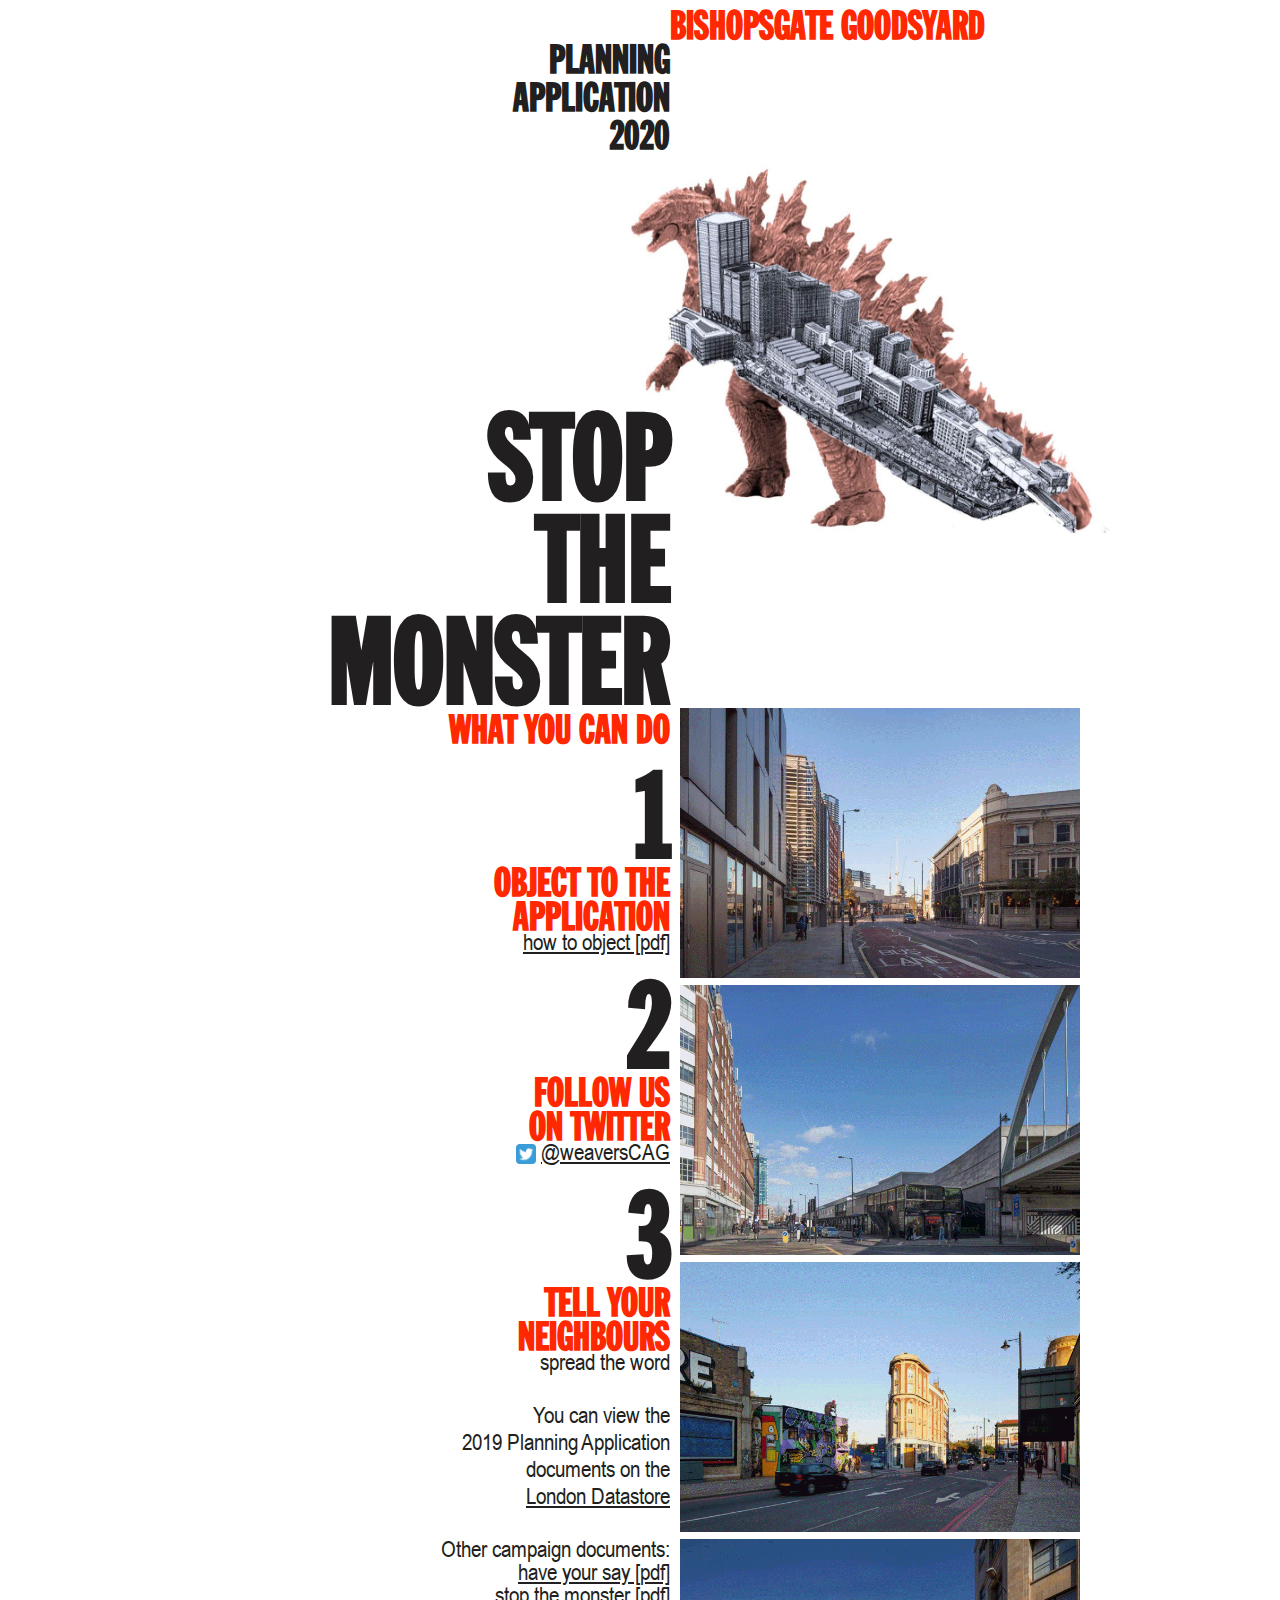
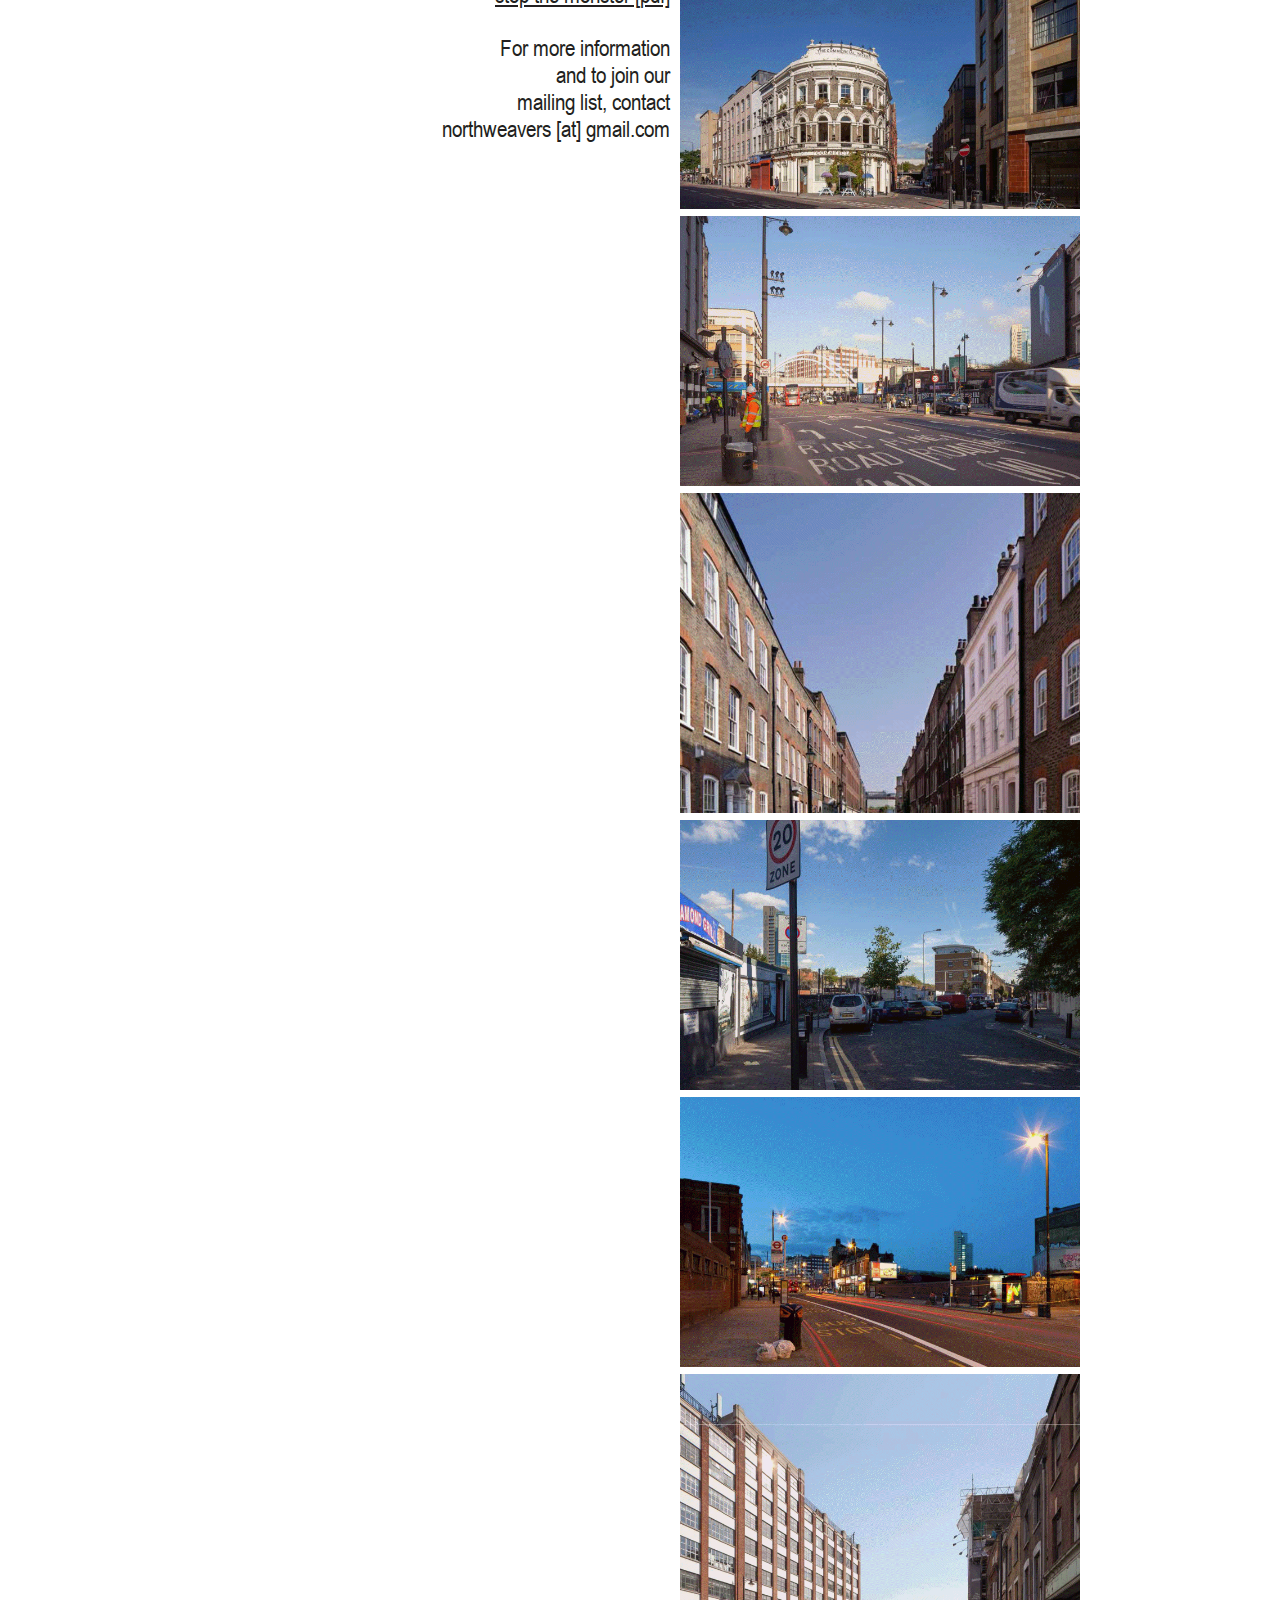
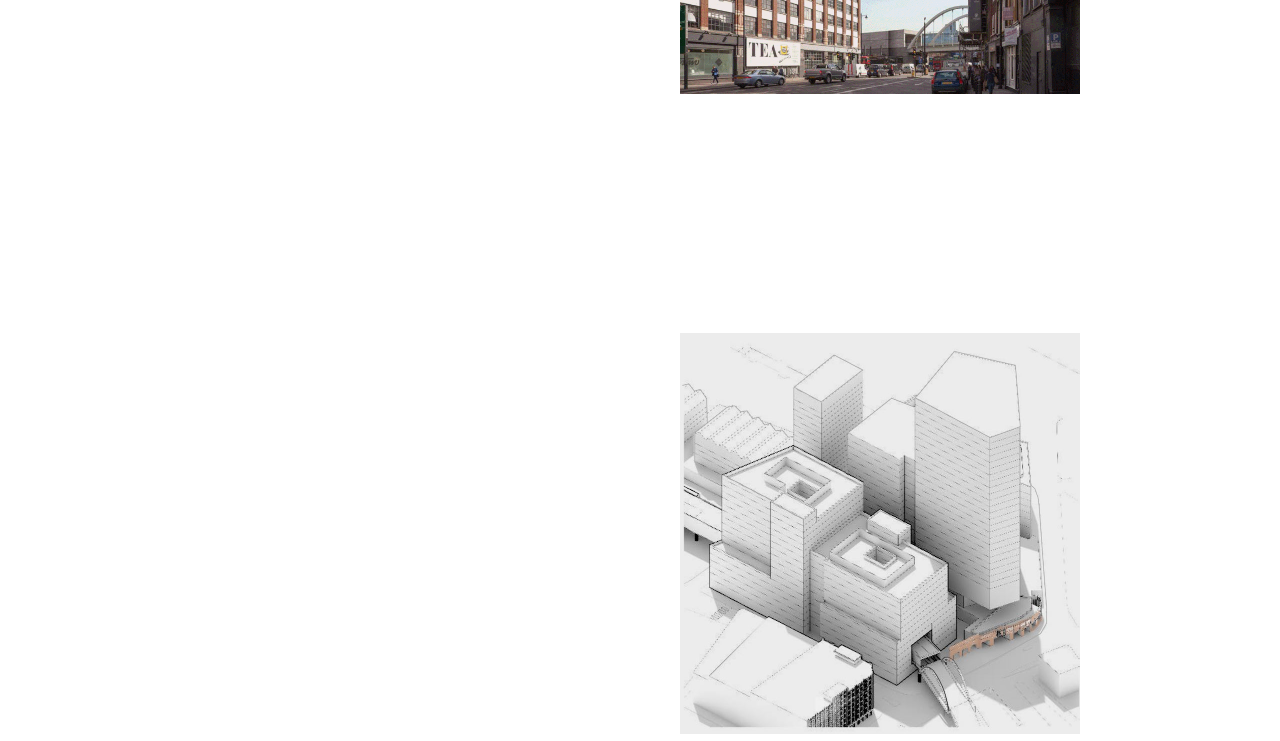
==== index.html @ cea787f0 "current" ====
<!DOCTYPE html>
<html>
<head>


  <meta charset="utf-8">
  <meta http-equiv="x-ua-compatible" content="ie=edge">
  <meta name="viewport" content="width=device-width, initial-scale=1">
  <title>Stop the Monster</title>
  <meta name="description" content="" />
  <meta name="keywords" content="" />
  

  <meta property="og:url" content="https://www.goodsyard.org" />
  <meta property="og:type" content="website" />
  <meta property="og:title" content="Stop the Monster" />
<!-- 
  <meta property="fb:app_id" content="" /> 
 -->
  <meta property="og:description" content="" />
  <meta property="og:image" 
  content="http://www.goodsyard.org/godzilla.jpg" />
  <meta property="og:image:width" content="500" />
  <meta property="og:image:height" content="430" />
  <style>
    /* #### Generated By: http://www.cufonfonts.com #### */


    @font-face {
    font-family: 'Arial Narrow';
    font-style: normal;
    font-weight: normal;
    src: local('Arial Narrow'), url('font/arialn.woff') format('woff');
    }

    @font-face {
    font-family: 'Franklin Gothic Extra-Condensed';
    font-style: normal;
    font-weight: normal;
    src: local('Franklin Gothic Extra-Condensed'), url('font/fgec.woff') format('woff');
    }

    body{
      font-family: Franklin Gothic Extra-Condensed,  Arial Narrow;
      font-size: 35px;
    }
    
    

    h1{
      font-size: 120px;
      line-height: 85%;
      color: rgb(255,40,0);
      margin: 0;
      padding: 0;
    }



     h2{
      font-size: 120px;
      color: rgb(34,31,32);
      margin: 0;
      padding: 0;
      margin-bottom:-20px;
    }

    h3{
      font-size: 40px;
      line-height: 85%;

      color: rgb(255,40,0);
      margin: 0;
      padding: 0;
    }

   
    #main_wrapper{
      position: relative;
      display: block;
      clear: both;
      width: 100%;
      min-height: 100vh;
      font-size: 30px;
    }

    #left_overlap{
      position: absolute;
      left: 0;
      top: 0;
      margin: 0;
      padding: 0;
      text-align: right;
      opacity: 1;
      background: none;
      width: calc(50% + 30px);
      height: 100vh;
    }
     #right_overlap_noinset{
      position: absolute;
      right: 0;
      top: 0;
      margin: 0;
      padding: 0;
      text-align: left;
      opacity: 1;
      background: none;
      width: calc(50% - 30px);
      height: 100vh;
    }

    #right_overlap{
      position: absolute;
      right: 0;
      top: 0;
      margin: 0;
      padding: 0;
      text-align: left;
      opacity: 1;
      background: none;
      width: calc(50% + 30px);
      height: 100vh;
    }

    #monster_spacer{
      display: block;
      clear: both;
      height: 250px;
    }
    #monster_spacer2{
      display: block;
      clear: both;
      height: 200px;
    }

    #content_wrapper{
      width: 100%;
      position: relative;
      display: block;
      clear: both;
    }

    .item{
      position: relative;
      display: block;
      clear: both;

    }

    .left_number{
      position: relative;
      float: left;
      width: 65px;
       text-align: right;


    }

    .right_content{
      position: relative;
      float: left;
      text-align: left;
      padding-left: 5px;
      padding-top:25px;
    }

    .smaller{
      font-family: Arial Narrow;
      font-size: 23px;
      color: rgb(34,31,32);
      margin-top: -4px;
      margin-left: 2px;
      display: block;
    }

    a{
      color: rgb(34,31,32);
    }
    
    .underlay {
     position: relative;
      z-index:-1;
    }
    
     .planning{
       font-size: 40px;
       line-height: 85%;
      font-weight: bold;
      color: rgb(34,31,32);
    }
    
    .gif {
		      width:400px;
		      object-fit:cover;
		}
    
    @media screen and (max-width: 719px) {
		 .stop_small{
			font-size: 40px;
			line-height: 85%;
			font-weight: bold;
			color: rgb(34,31,32);
		}
   
		.stop_big {
			display:none !important;
		}
	
		 .what_big{
			font-size: 120px;
			line-height: 85%;

			font-weight: bold;
			color: rgb(255,40,0);
		   }
	
		.what_small {
		   display:none
		}
    
    }
    @media screen and (min-width: 720px) {
		.stop_small {
			display:none !important;
		}
		.stop_big{
			font-size: 120px;
			line-height: 85%;
			font-weight: bold;
			color: rgb(34,31,32);

		}
		.what_big {
			display:none;
		}

		.what_small{
			font-size: 40px;
			line-height: 85%;

			font-weight: bold;
			color: rgb(255,40,0);
		}
		
		

    }
	_::-webkit-full-page-media, _:future, :root .stop_big, .what_big {
			letter-spacing: -4px;
	}
	
	_::-webkit-full-page-media, _:future, :root .stop_small, .what_small, .planning, h3 {
			letter-spacing: -1px;
	}
	
	@supports (-webkit-overflow-scrolling: touch) {
	  .what_big, .stop_big {
			letter-spacing: -8px !important;
	   }
	
	
      .stop_small, .what_small, .planning, h3 {
   			letter-spacing: -2px  !important;

      }
}
   
  </style>

</head>

<body>


  <div id="main_wrapper">

    <div id="left_overlap">
     <h3>&nbsp;</h3>
      <span class="planning">PLANNING<br /> APPLICATION<br />2020<br /></span>
      <div id="monster_spacer">&nbsp;</div>
      <h1 class="stop_small">STOP THE MONSTER</h1>
     <h1 class="stop_big">STOP<br />THE<br />MONSTER</h1>

     <h1 class="what_big">WHAT<br />YOU<br />CAN DO</h1>
     <h1 class="what_small">WHAT YOU CAN DO</h1>

     <h2>1</h2> <h3>OBJECT TO THE <br /> APPLICATION</h3>
      <span class="smaller"> <a href="http://www.goodsyard.org/pdf/howtoobject.pdf">how to object [pdf]</a></span>


     <h2>2</h2> <h3>FOLLOW US <br /> ON TWITTER</h3> <span class="smaller"><img style="vertical-align:middle" src="twitter-icon.png" width="20" height="20" alt="twitter-icon"> <a href="https://twitter.com/weaversCAG">@weaversCAG</a></span>
     <h2>3</h2>  <h3>TELL YOUR <br /> NEIGHBOURS</h3> <span class="smaller">spread the word</span>
     
    <p><span class="smaller">You can view the <br /> 2019 Planning Application <br /> documents on the <br /><a href="https://data.london.gov.uk/dataset/bishopsgate-goodsyard-october-2019-amended-submission">London Datastore</a> </span>
    <p><span class="smaller">Other campaign documents:</span>
    <span class="smaller"> <a href="http://www.goodsyard.org/pdf/haveyoursay.pdf">have your say [pdf]</a></span>
      <span class="smaller"> <a href="http://www.goodsyard.org/pdf/ourland.pdf">stop the monster [pdf]</a></span>
    <p> <span class="smaller">For more information <br />and to join our<br />mailing list, contact<br />  northweavers [at] gmail.com</span>
   <p>&nbsp;</p>

    </div>

    <div id="right_overlap_noinset">
          <h3>BISHOPSGATE GOODSYARD</h3>
        </div>
    <div id="right_overlap">
     <h3>&nbsp;<br />&nbsp;<br />&nbsp;<br />&nbsp;</h3>
      <img class = "underlay" src="godzilla.jpg" width="500" height="430" alt="godzilla">


    </div>
      <div id="right_overlap_noinset" style="margin-top:700px; margin-right:-10px;">
<img class = "gif" src="gif/large/2_074.gif" width="480" height="270" alt="bethnalGreenRoad">
<br /><img class = "gif" src="gif/large/3_063.gif" width="480" height="270" alt="bethnalGreenRoad">
<br /><img class = "gif" src="gif/large/2_018.gif" width="480" height="270" alt="bethnalGreenRoad">
<br /><img class = "gif" src="gif/large/2_098.gif" width="480" height="270" alt="bethnalGreenRoad">
 <br /><img class = "gif" src="gif/large/3_059.gif" width="480" height="270" alt="bethnalGreenRoad">
<br /><img class = "gif" src="gif/large/2_110.gif" width="568" height="320" alt="bethnalGreenRoad">
 <br /><img class = "gif" src="gif/large/3_047.gif" width="480" height="270" alt="bethnalGreenRoad">
 <br /><img class = "gif" src="gif/large/3_003.gif" width="480" height="270" alt="bethnalGreenRoad">
<br /><img class = "gif" src="gif/large/2_050.gif" width="568" height="320" alt="bethnalGreenRoad">
<br />  <iframe width="400" height="225" src="https://www.youtube.com/embed/9dNAM_utwdk" frameborder="0" allow="accelerometer; autoplay; encrypted-media; gyroscope; picture-in-picture" allowfullscreen></iframe>
<br /> <img src="images/massing.jpg" width="400" height="401" alt="massing">
        </div>

  </div>
 
<!-- 
             <iframe width="480" height="270" src="https://www.youtube.com/embed/9dNAM_utwdk" frameborder="0" allow="accelerometer; autoplay; encrypted-media; gyroscope; picture-in-picture" allowfullscreen></iframe>
 -->

</body>
</html>
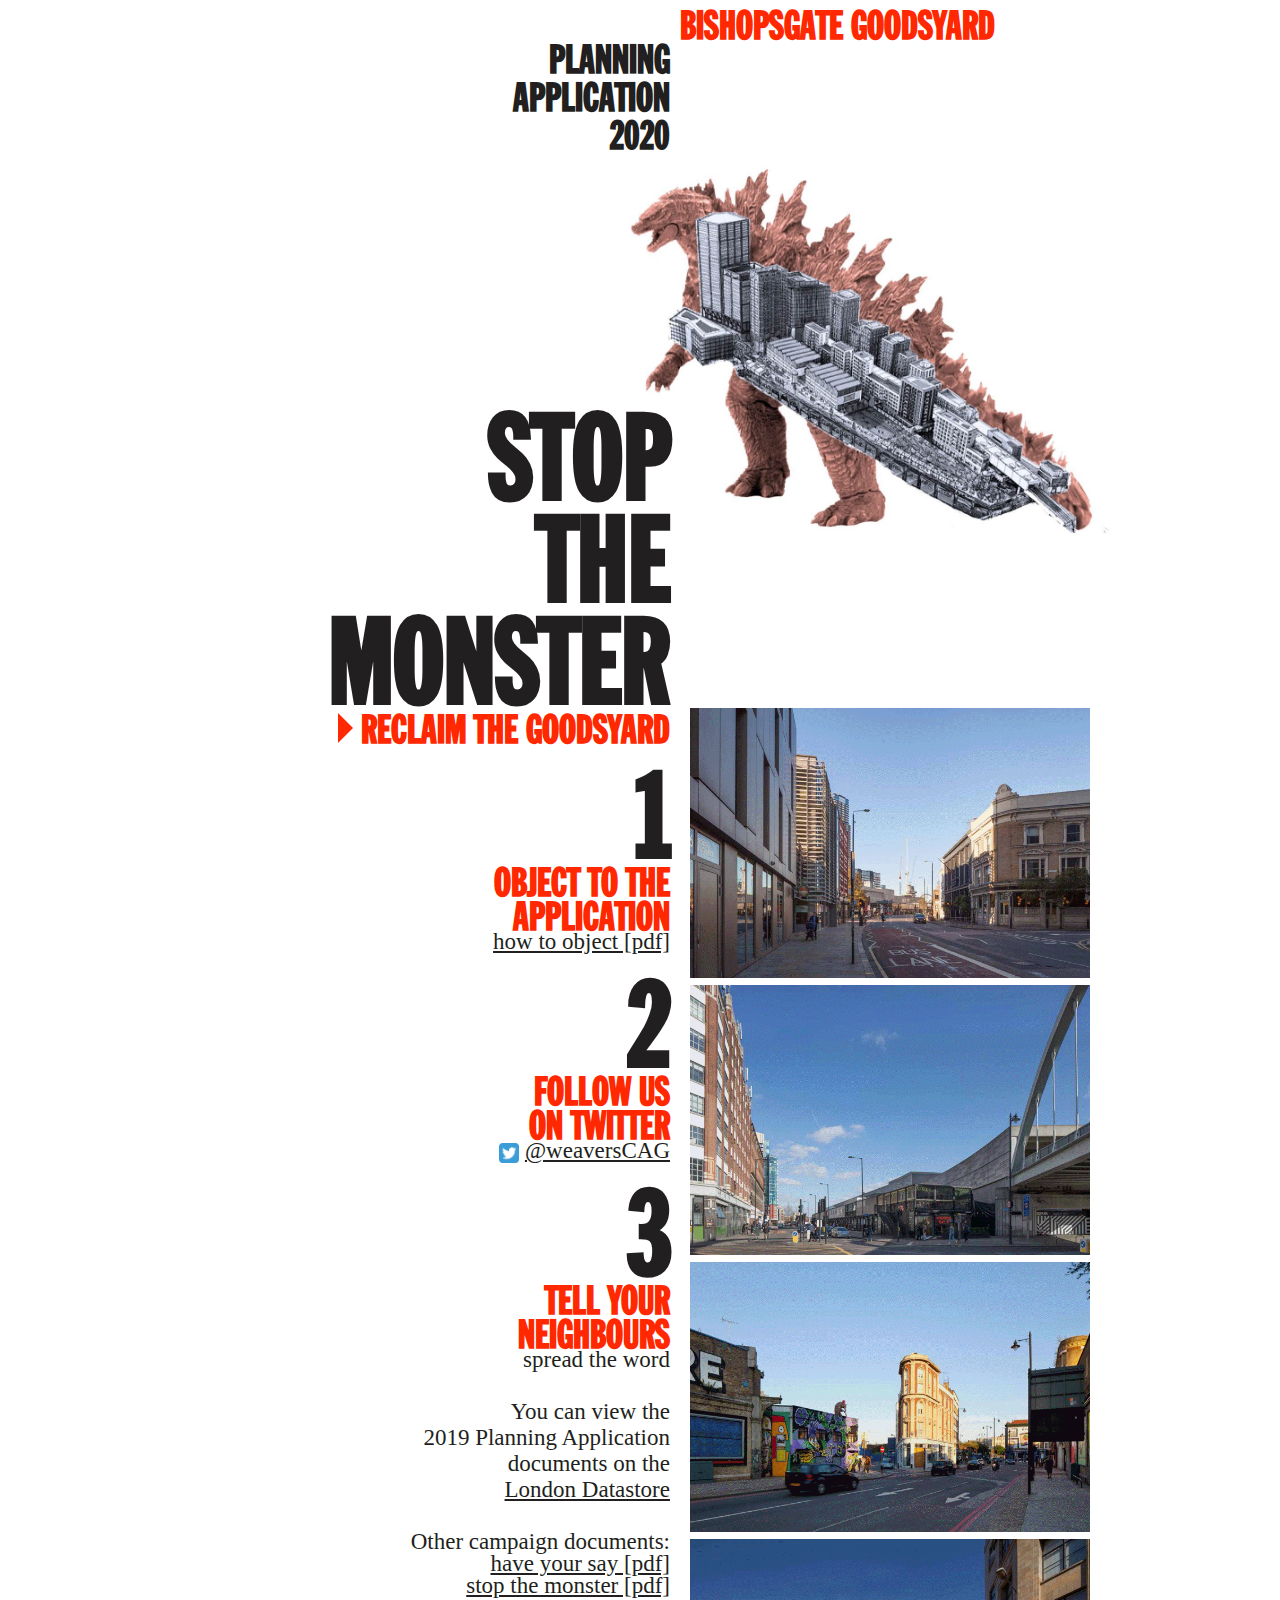
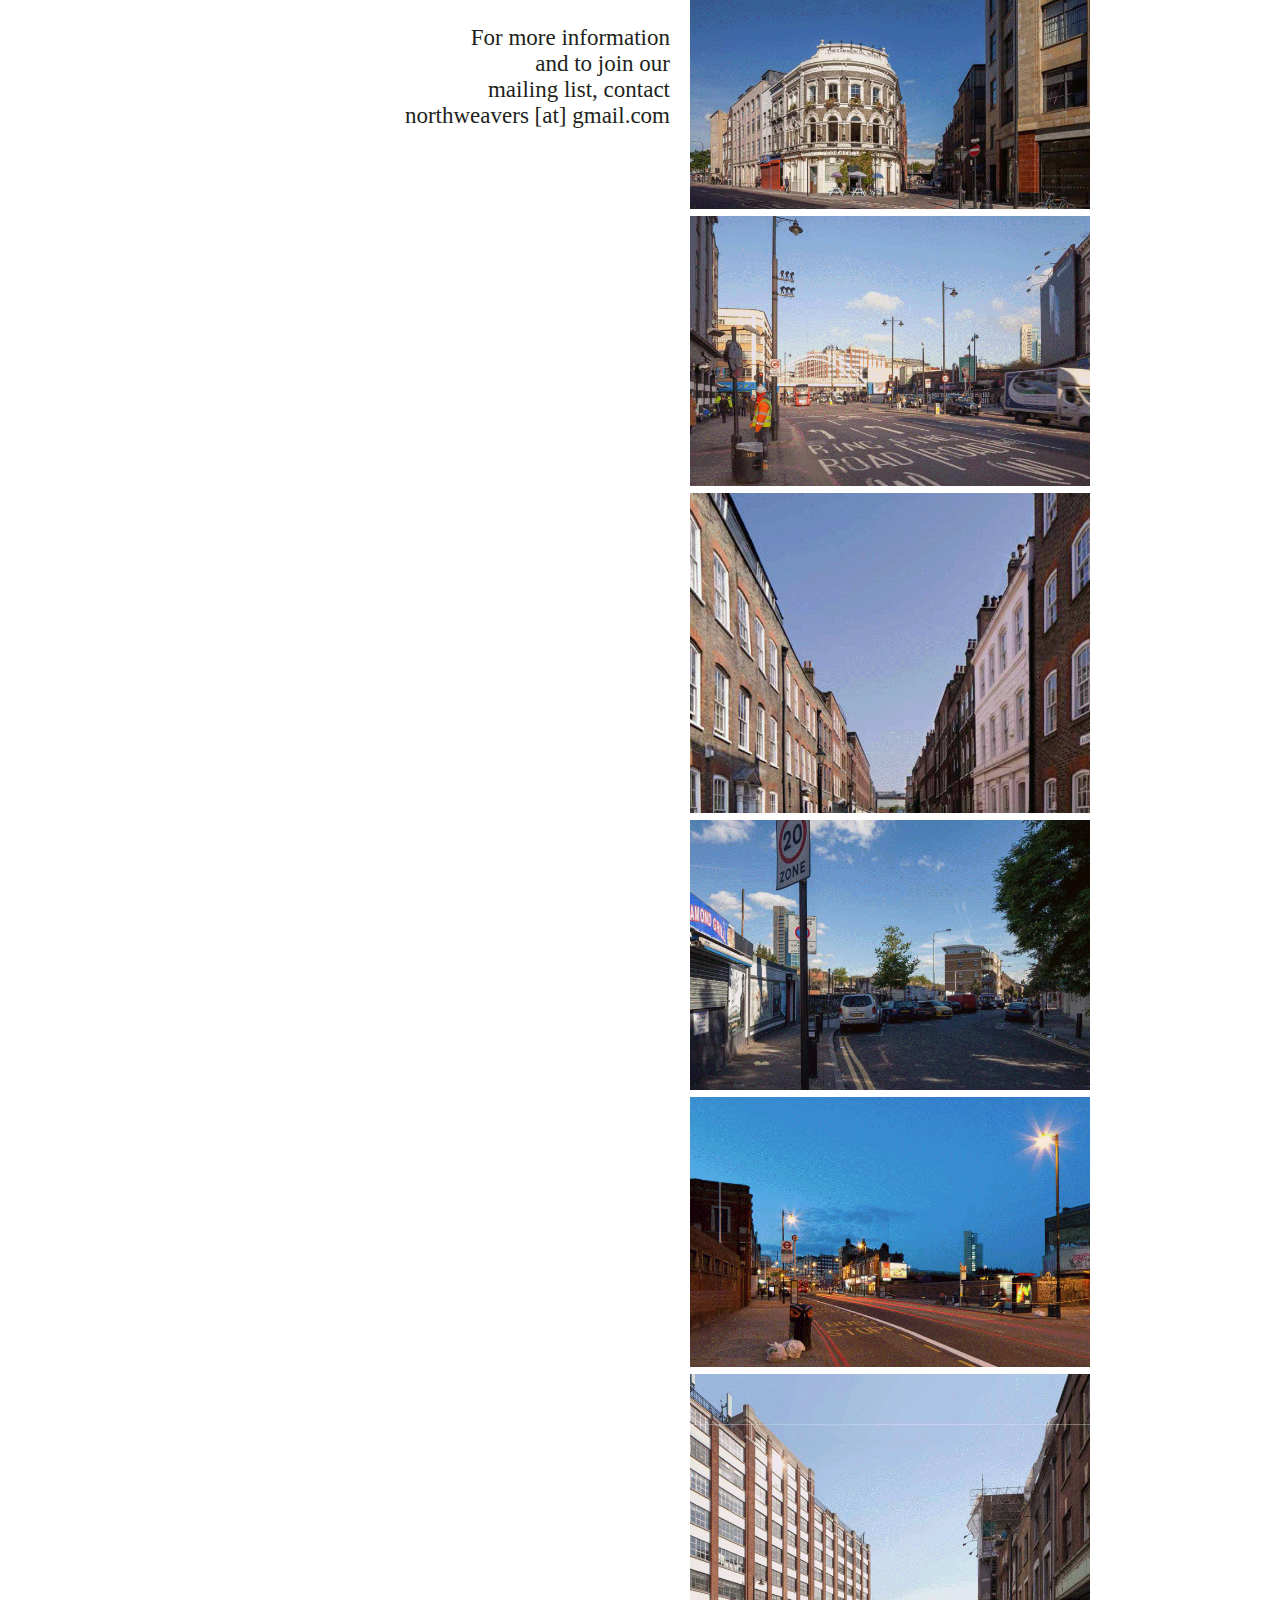
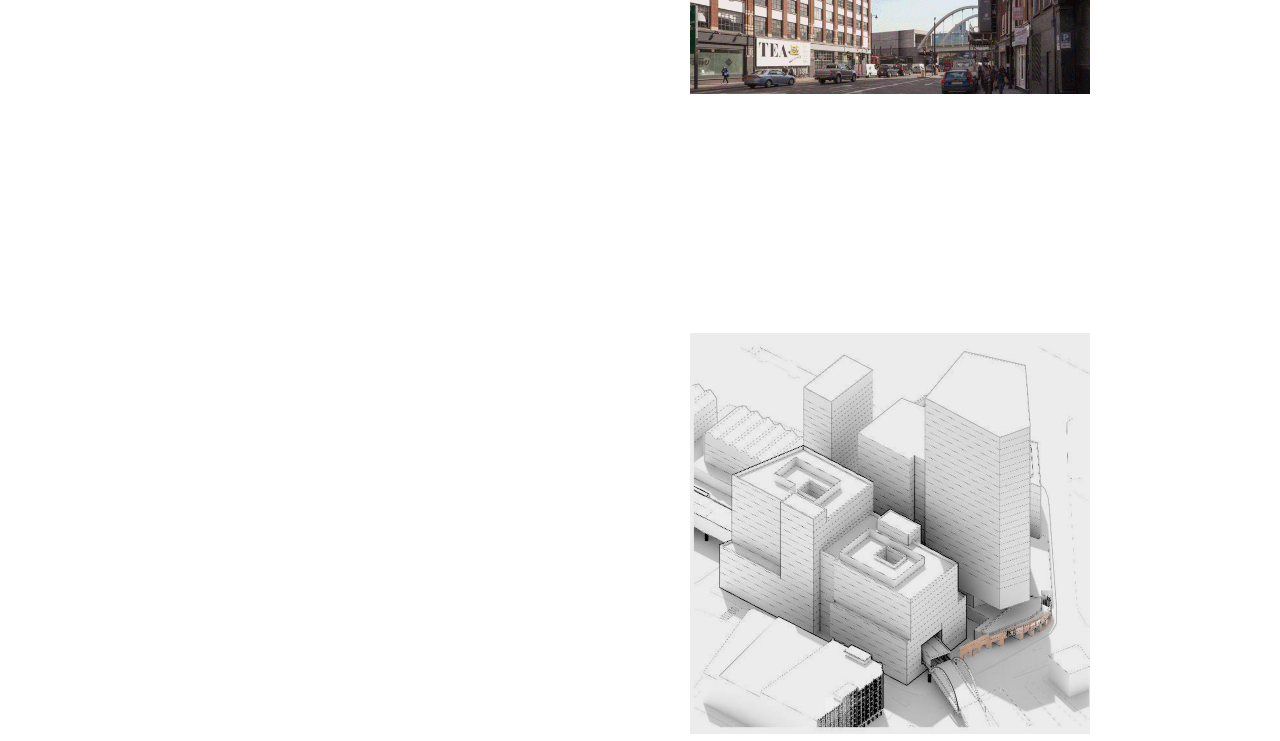
==== commit 1fa74853: "reclaim" ====
--- a/index.html
+++ b/index.html
@@ -6,7 +6,7 @@
   <meta charset="utf-8">
   <meta http-equiv="x-ua-compatible" content="ie=edge">
   <meta name="viewport" content="width=device-width, initial-scale=1">
-  <title>Stop the Monster</title>
+  <title>Bishopsgate Goodsyard</title>
   <meta name="description" content="" />
   <meta name="keywords" content="" />
   
@@ -22,249 +22,32 @@
   content="http://www.goodsyard.org/godzilla.jpg" />
   <meta property="og:image:width" content="500" />
   <meta property="og:image:height" content="430" />
+  <link rel="stylesheet" type="text/css" href="_style.css">
+
   <style>
-    /* #### Generated By: http://www.cufonfonts.com #### */
-
-
-    @font-face {
-    font-family: 'Arial Narrow';
-    font-style: normal;
-    font-weight: normal;
-    src: local('Arial Narrow'), url('font/arialn.woff') format('woff');
-    }
-
-    @font-face {
-    font-family: 'Franklin Gothic Extra-Condensed';
-    font-style: normal;
-    font-weight: normal;
-    src: local('Franklin Gothic Extra-Condensed'), url('font/fgec.woff') format('woff');
-    }
-
-    body{
-      font-family: Franklin Gothic Extra-Condensed,  Arial Narrow;
-      font-size: 35px;
-    }
-    
-    
-
-    h1{
-      font-size: 120px;
-      line-height: 85%;
-      color: rgb(255,40,0);
-      margin: 0;
-      padding: 0;
-    }
-
-
-
-     h2{
-      font-size: 120px;
-      color: rgb(34,31,32);
-      margin: 0;
-      padding: 0;
-      margin-bottom:-20px;
-    }
-
-    h3{
-      font-size: 40px;
-      line-height: 85%;
-
-      color: rgb(255,40,0);
-      margin: 0;
-      padding: 0;
-    }
-
-   
-    #main_wrapper{
-      position: relative;
-      display: block;
-      clear: both;
-      width: 100%;
-      min-height: 100vh;
-      font-size: 30px;
-    }
-
-    #left_overlap{
-      position: absolute;
-      left: 0;
-      top: 0;
-      margin: 0;
-      padding: 0;
-      text-align: right;
-      opacity: 1;
-      background: none;
-      width: calc(50% + 30px);
-      height: 100vh;
-    }
-     #right_overlap_noinset{
-      position: absolute;
-      right: 0;
-      top: 0;
-      margin: 0;
-      padding: 0;
-      text-align: left;
-      opacity: 1;
-      background: none;
-      width: calc(50% - 30px);
-      height: 100vh;
-    }
-
-    #right_overlap{
-      position: absolute;
-      right: 0;
-      top: 0;
-      margin: 0;
-      padding: 0;
-      text-align: left;
-      opacity: 1;
-      background: none;
-      width: calc(50% + 30px);
-      height: 100vh;
-    }
-
-    #monster_spacer{
-      display: block;
-      clear: both;
-      height: 250px;
-    }
-    #monster_spacer2{
-      display: block;
-      clear: both;
-      height: 200px;
-    }
-
-    #content_wrapper{
-      width: 100%;
-      position: relative;
-      display: block;
-      clear: both;
-    }
-
-    .item{
-      position: relative;
-      display: block;
-      clear: both;
-
-    }
-
-    .left_number{
-      position: relative;
-      float: left;
-      width: 65px;
-       text-align: right;
-
-
-    }
-
-    .right_content{
-      position: relative;
-      float: left;
-      text-align: left;
-      padding-left: 5px;
-      padding-top:25px;
-    }
-
-    .smaller{
-      font-family: Arial Narrow;
-      font-size: 23px;
-      color: rgb(34,31,32);
-      margin-top: -4px;
-      margin-left: 2px;
-      display: block;
-    }
-
-    a{
+    a {
       color: rgb(34,31,32);
     }
     
-    .underlay {
-     position: relative;
-      z-index:-1;
+    a .big {
+      text-decoration: none;
     }
+
+/* 
+    .d:before {
+      background:url('font/tri.svg');  
+      width:20px;
+      height:20px;
+      display:block;
+      content:" "; 
+      float: left;
+      transform: rotate(0.625turn);
+      margin: 8px 8px 0 0;
+
+	}
+ */
     
-     .planning{
-       font-size: 40px;
-       line-height: 85%;
-      font-weight: bold;
-      color: rgb(34,31,32);
-    }
-    
-    .gif {
-		      width:400px;
-		      object-fit:cover;
-		}
-    
-    @media screen and (max-width: 719px) {
-		 .stop_small{
-			font-size: 40px;
-			line-height: 85%;
-			font-weight: bold;
-			color: rgb(34,31,32);
-		}
-   
-		.stop_big {
-			display:none !important;
-		}
-	
-		 .what_big{
-			font-size: 120px;
-			line-height: 85%;
-
-			font-weight: bold;
-			color: rgb(255,40,0);
-		   }
-	
-		.what_small {
-		   display:none
-		}
-    
-    }
-    @media screen and (min-width: 720px) {
-		.stop_small {
-			display:none !important;
-		}
-		.stop_big{
-			font-size: 120px;
-			line-height: 85%;
-			font-weight: bold;
-			color: rgb(34,31,32);
-
-		}
-		.what_big {
-			display:none;
-		}
-
-		.what_small{
-			font-size: 40px;
-			line-height: 85%;
-
-			font-weight: bold;
-			color: rgb(255,40,0);
-		}
-		
-		
-
-    }
-	_::-webkit-full-page-media, _:future, :root .stop_big, .what_big {
-			letter-spacing: -4px;
-	}
-	
-	_::-webkit-full-page-media, _:future, :root .stop_small, .what_small, .planning, h3 {
-			letter-spacing: -1px;
-	}
-	
-	@supports (-webkit-overflow-scrolling: touch) {
-	  .what_big, .stop_big {
-			letter-spacing: -8px !important;
-	   }
-	
-	
-      .stop_small, .what_small, .planning, h3 {
-   			letter-spacing: -2px  !important;
-
-      }
-}
-   
+  
   </style>
 
 </head>
@@ -280,9 +63,13 @@
       <div id="monster_spacer">&nbsp;</div>
       <h1 class="stop_small">STOP THE MONSTER</h1>
      <h1 class="stop_big">STOP<br />THE<br />MONSTER</h1>
+<a href = "reclaim.html" class="big" style="text-decoration: none;">
+          <h3>
+          <img src="font/right_arrow_red.svg" width = "15px" height = "30px">
+  RECLAIM THE GOODSYARD
+  </h3></a>
 
-     <h1 class="what_big">WHAT<br />YOU<br />CAN DO</h1>
-     <h1 class="what_small">WHAT YOU CAN DO</h1>
+
 
      <h2>1</h2> <h3>OBJECT TO THE <br /> APPLICATION</h3>
       <span class="smaller"> <a href="http://www.goodsyard.org/pdf/howtoobject.pdf">how to object [pdf]</a></span>
@@ -290,7 +77,7 @@
 
      <h2>2</h2> <h3>FOLLOW US <br /> ON TWITTER</h3> <span class="smaller"><img style="vertical-align:middle" src="twitter-icon.png" width="20" height="20" alt="twitter-icon"> <a href="https://twitter.com/weaversCAG">@weaversCAG</a></span>
      <h2>3</h2>  <h3>TELL YOUR <br /> NEIGHBOURS</h3> <span class="smaller">spread the word</span>
-     
+
     <p><span class="smaller">You can view the <br /> 2019 Planning Application <br /> documents on the <br /><a href="https://data.london.gov.uk/dataset/bishopsgate-goodsyard-october-2019-amended-submission">London Datastore</a> </span>
     <p><span class="smaller">Other campaign documents:</span>
     <span class="smaller"> <a href="http://www.goodsyard.org/pdf/haveyoursay.pdf">have your say [pdf]</a></span>
@@ -301,16 +88,21 @@
     </div>
 
     <div id="right_overlap_noinset">
+       <div class = "right_indented">
+
           <h3>BISHOPSGATE GOODSYARD</h3>
+          </div>
         </div>
     <div id="right_overlap">
      <h3>&nbsp;<br />&nbsp;<br />&nbsp;<br />&nbsp;</h3>
       <img class = "underlay" src="godzilla.jpg" width="500" height="430" alt="godzilla">
 
+    </div>
+      <div id="right_overlap_noinset" style="margin-top:700px; margin-right:-10px; ">
+         <div class = "right_indented">
 
-    </div>
-      <div id="right_overlap_noinset" style="margin-top:700px; margin-right:-10px;">
-<img class = "gif" src="gif/large/2_074.gif" width="480" height="270" alt="bethnalGreenRoad">
+      <img class = "gif" src="gif/large/2_074.gif" width="480" height="270" alt="bethnalGreenRoad">
+
 <br /><img class = "gif" src="gif/large/3_063.gif" width="480" height="270" alt="bethnalGreenRoad">
 <br /><img class = "gif" src="gif/large/2_018.gif" width="480" height="270" alt="bethnalGreenRoad">
 <br /><img class = "gif" src="gif/large/2_098.gif" width="480" height="270" alt="bethnalGreenRoad">
@@ -321,7 +113,8 @@
 <br /><img class = "gif" src="gif/large/2_050.gif" width="568" height="320" alt="bethnalGreenRoad">
 <br />  <iframe width="400" height="225" src="https://www.youtube.com/embed/9dNAM_utwdk" frameborder="0" allow="accelerometer; autoplay; encrypted-media; gyroscope; picture-in-picture" allowfullscreen></iframe>
 <br /> <img src="images/massing.jpg" width="400" height="401" alt="massing">
-        </div>
+        </div>	
+  </div>	
 
   </div>
  
--- a/_style.css
+++ b/_style.css
@@ -0,0 +1,259 @@
+ <style>
+    /* #### Generated By: http://www.cufonfonts.com #### */
+
+
+    @font-face {
+    font-family: 'Arial Narrow';
+    font-style: normal;
+    font-weight: normal;
+    src: local('Arial Narrow'), url('font/arialn.woff') format('woff');
+    }
+
+    @font-face {
+    font-family: 'Franklin Gothic Extra-Condensed';
+    font-style: normal;
+    font-weight: normal;
+    src: local('Franklin Gothic Extra-Condensed'), url('font/fgec.woff') format('woff');
+    }
+
+    body{
+      font-family: Franklin Gothic Extra-Condensed,  Arial Narrow;
+      font-size: 35px;
+    }
+    
+    
+
+    h1{
+      font-size: 120px;
+      line-height: 85%;
+      color: rgb(255,40,0);
+      margin: 0;
+      padding: 0;
+    }
+
+
+
+     h2{
+      font-size: 120px;
+      color: rgb(34,31,32);
+      margin: 0;
+      padding: 0;
+      margin-bottom:-20px;
+    }
+
+    h3{
+      font-size: 40px;
+      line-height: 85%;
+
+      color: rgb(255,40,0);
+      margin: 0;
+      padding: 0;
+    }
+
+  
+   
+    #main_wrapper{
+      position: relative;
+      display: block;
+      clear: both;
+      width: 100%;
+      min-height: 100vh;
+      font-size: 30px;
+    }
+
+    #left_overlap{
+      position: absolute;
+      left: 0;
+      top: 0;
+      margin: 0;
+      padding: 0;
+      text-align: right;
+      opacity: 1;
+      background: none;
+      width: calc(50% + 30px);
+      height: 100vh;
+    }
+     #right_overlap_noinset{
+      position: absolute;
+      right: 0;
+      top: 0;
+      margin: 0;
+      padding: 0;
+      text-align: left;
+      opacity: 1;
+      background: none;
+      width: calc(50% - 30px);
+      height: 100vh;
+    }
+    
+    .right_indented {
+          margin-right:40px;   
+          margin-left:10px; 
+    }
+
+    #right_overlap{
+      position: absolute;
+      right: 0;
+      top: 0;
+      margin: 0;
+      padding: 0;
+      text-align: left;
+      opacity: 1;
+      background: none;
+      width: calc(50% + 30px);
+      height: 100vh;
+    }
+
+    #monster_spacer{
+      display: block;
+      clear: both;
+      height: 250px;
+    }
+    #monster_spacer2{
+      display: block;
+      clear: both;
+      height: 200px;
+    }
+
+    #content_wrapper{
+      width: 100%;
+      position: relative;
+      display: block;
+      clear: both;
+    }
+
+    .item{
+      position: relative;
+      display: block;
+      clear: both;
+
+    }
+
+    .left_number{
+      position: relative;
+      float: left;
+      width: 65px;
+       text-align: right;
+
+
+    }
+
+    .right_content{
+      position: relative;
+      float: left;
+      text-align: left;
+      padding-left: 5px;
+      padding-top:25px;
+    }
+
+    .tiny{
+      font-family: Arial Narrow;
+      font-size: 18px;
+      color: rgb(34,31,32);
+      margin-top: -20px;
+      margin-left: 2px;
+      display: block;
+    }
+
+
+    .smaller{
+      font-family: Arial Narrow;
+      font-size: 23px;
+      color: rgb(34,31,32);
+      margin-top: -4px;
+      margin-left: 2px;
+      display: block;
+    }
+
+ 
+    .underlay {
+     position: relative;
+      z-index:-1;
+    }
+    
+     .planning{
+       font-size: 40px;
+       line-height: 85%;
+      font-weight: bold;
+      color: rgb(34,31,32);
+    }
+    
+    .gif {
+		      width:400px;
+		      object-fit:cover;
+		}
+    
+    @media screen and (max-width: 719px) {
+		 .stop_small{
+			font-size: 40px;
+			line-height: 85%;
+			font-weight: bold;
+			color: rgb(34,31,32);
+		}
+   
+		.stop_big {
+			display:none !important;
+		}
+	
+		 .what_big{
+			font-size: 120px;
+			line-height: 85%;
+
+			font-weight: bold;
+			color: rgb(255,40,0);
+		   }
+	
+		.what_small {
+		   display:none
+		}
+    
+    }
+    @media screen and (min-width: 720px) {
+		.stop_small {
+			display:none !important;
+		}
+		.stop_big{
+			font-size: 120px;
+			line-height: 85%;
+			font-weight: bold;
+			color: rgb(34,31,32);
+
+		}
+		.what_big {
+			display:none;
+		}
+
+		.what_small{
+			font-size: 40px;
+			line-height: 85%;
+
+			font-weight: bold;
+			color: rgb(255,40,0);
+		}
+		
+		
+
+    }
+	_::-webkit-full-page-media, _:future, :root .stop_big, .what_big {
+			letter-spacing: -4px;
+	}
+	
+	_::-webkit-full-page-media, _:future, :root .stop_small, .what_small, .planning, h3 {
+			letter-spacing: -1px;
+	}
+	
+	@supports (-webkit-overflow-scrolling: touch) {
+	  .what_big, .stop_big {
+			letter-spacing: -8px !important;
+	   }
+	
+	
+      .stop_small, .what_small, .planning, h3 {
+   			letter-spacing: -2px  !important;
+
+      }
+      
+   
+}
+   
+  </style>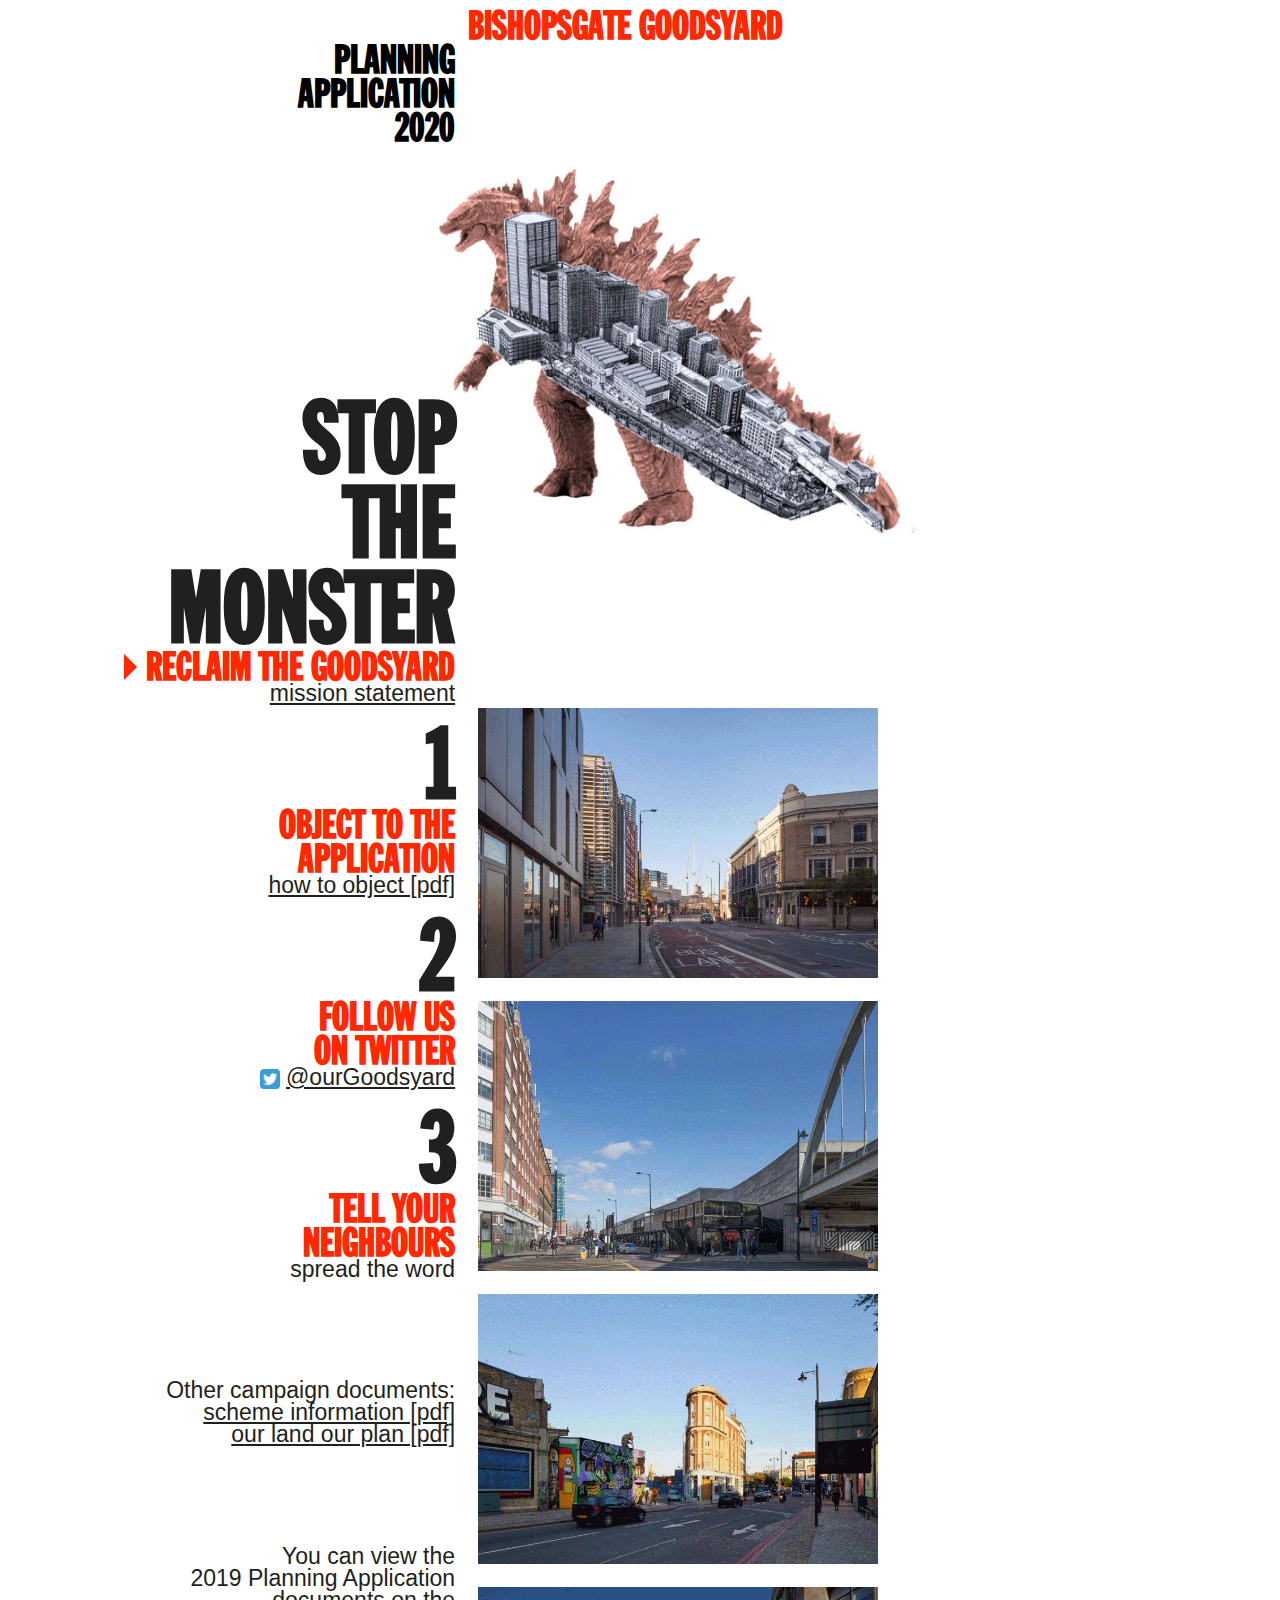
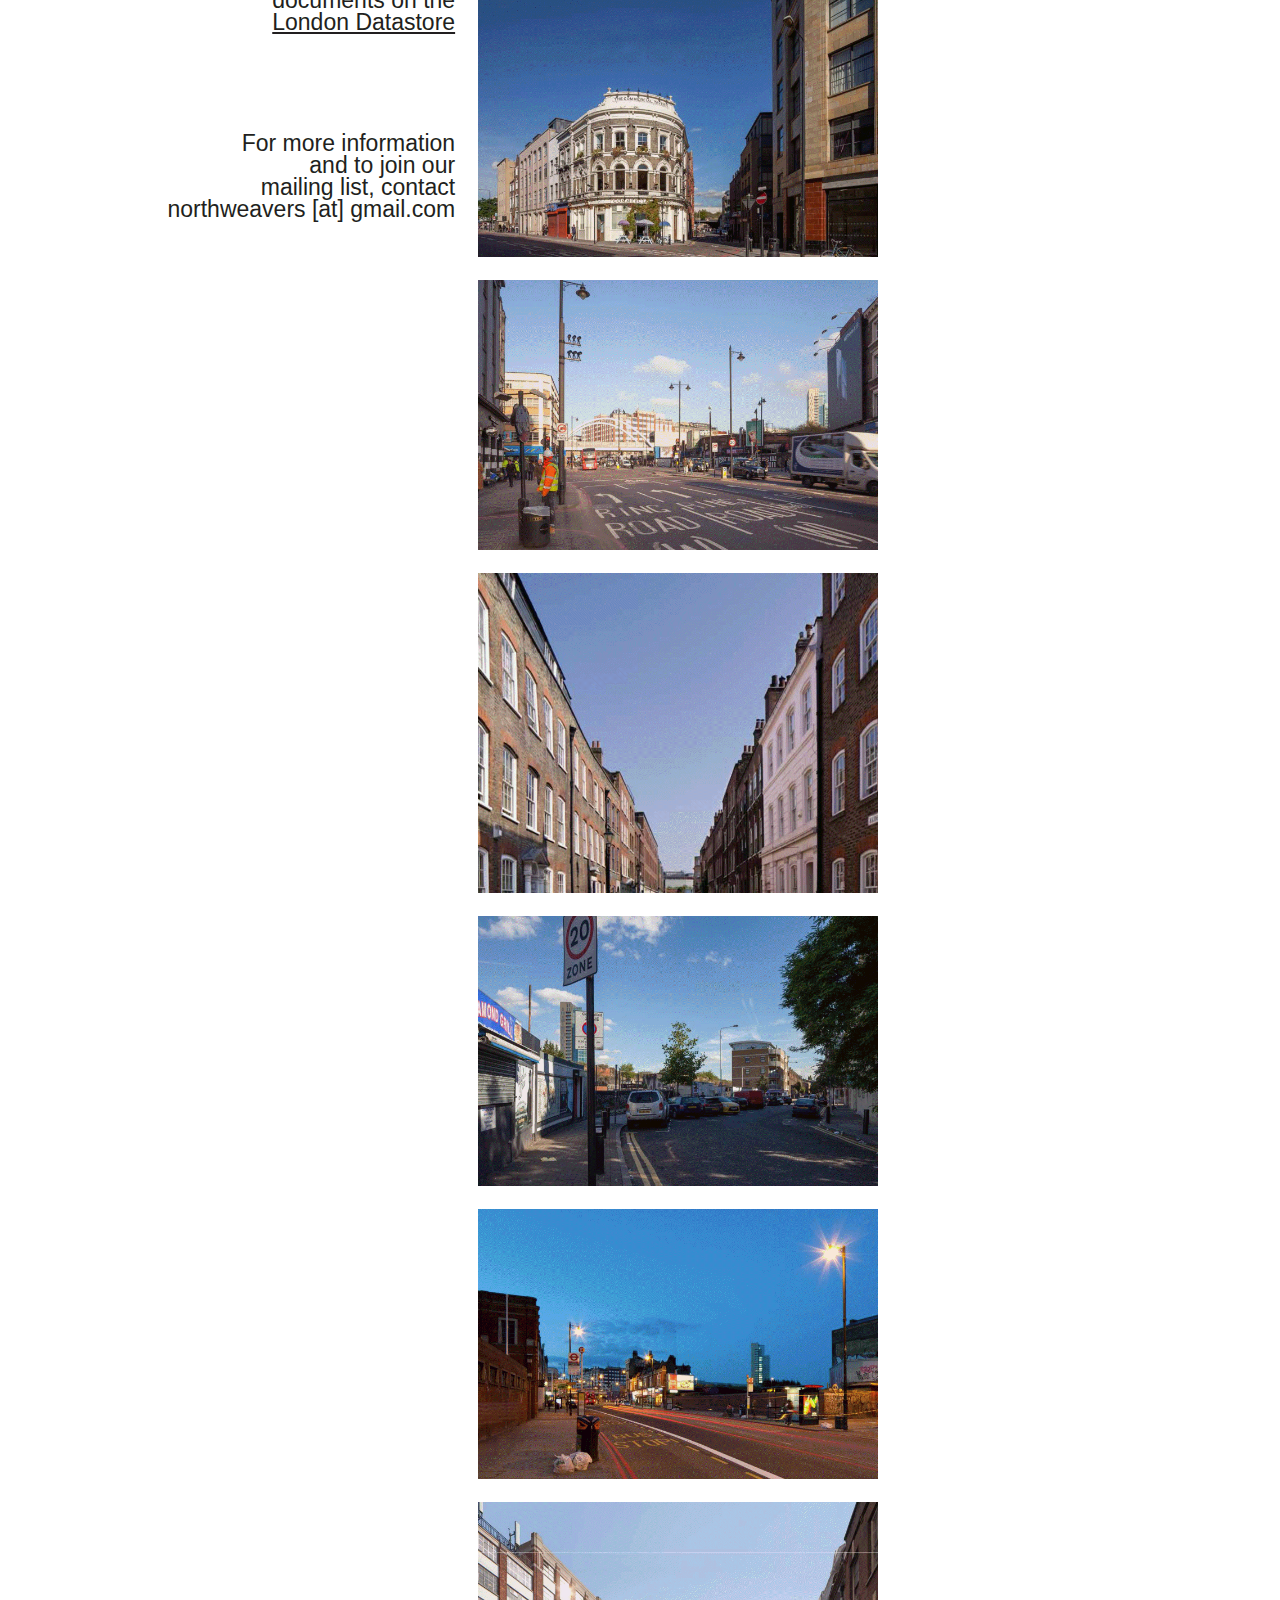
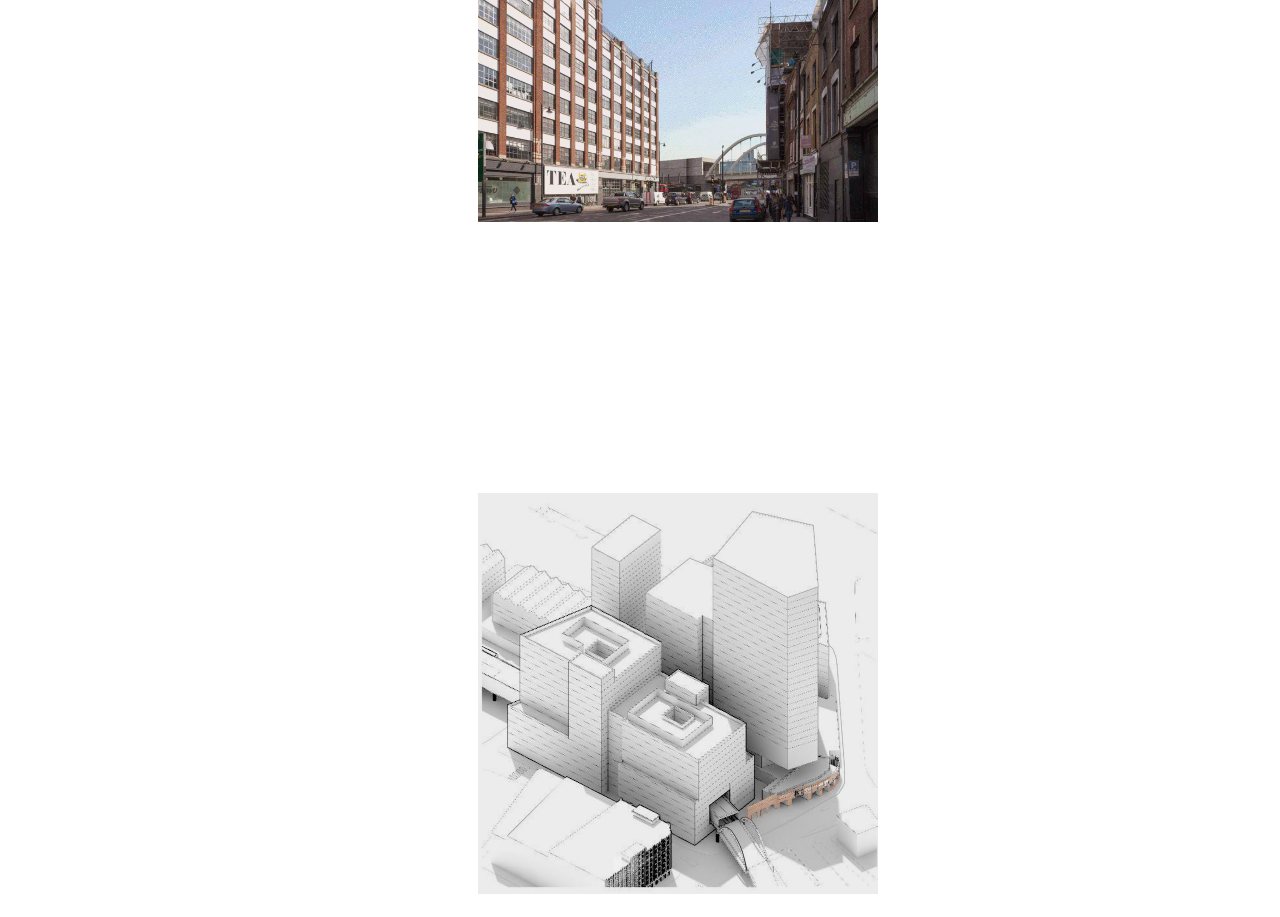
==== commit 394c84ee: "changes" ====
--- a/index.html
+++ b/index.html
@@ -1,8 +1,9 @@
  	<!DOCTYPE html>
 <html>
 <head>
-
-
+<link rel="icon" type="image/png" sizes="32x32" href="favicon-32x32.png">
+<link rel="icon" type="image/png" sizes="96x96" href="favicon-96x96.png">
+<link rel="icon" type="image/png" sizes="16x16" href="favicon-16x16.png">
   <meta charset="utf-8">
   <meta http-equiv="x-ua-compatible" content="ie=edge">
   <meta name="viewport" content="width=device-width, initial-scale=1">
@@ -19,10 +20,12 @@
  -->
   <meta property="og:description" content="" />
   <meta property="og:image" 
-  content="http://www.goodsyard.org/godzilla.jpg" />
+  content="http://www.goodsyard.org/images/godzilla.jpg" />
   <meta property="og:image:width" content="500" />
   <meta property="og:image:height" content="430" />
   <link rel="stylesheet" type="text/css" href="_style.css">
+
+
 
   <style>
     a {
@@ -59,15 +62,15 @@
 
     <div id="left_overlap">
      <h3>&nbsp;</h3>
-      <span class="planning">PLANNING<br /> APPLICATION<br />2020<br /></span>
+      <h3 class="black" >PLANNING<br /> APPLICATION<br />2020<br /></h3>
       <div id="monster_spacer">&nbsp;</div>
       <h1 class="stop_small">STOP THE MONSTER</h1>
      <h1 class="stop_big">STOP<br />THE<br />MONSTER</h1>
 <a href = "reclaim.html" class="big" style="text-decoration: none;">
           <h3>
-          <img src="font/right_arrow_red.svg" width = "15px" height = "30px">
+          <img src="font/right_arrow_red.svg" width = "15" height = "26" alt="">
   RECLAIM THE GOODSYARD
-  </h3></a>
+  </h3></a><a href = "reclaim.html"><span class="smaller">mission statement</span></a>
 
 
 
@@ -75,30 +78,31 @@
       <span class="smaller"> <a href="http://www.goodsyard.org/pdf/howtoobject.pdf">how to object [pdf]</a></span>
 
 
-     <h2>2</h2> <h3>FOLLOW US <br /> ON TWITTER</h3> <span class="smaller"><img style="vertical-align:middle" src="twitter-icon.png" width="20" height="20" alt="twitter-icon"> <a href="https://twitter.com/weaversCAG">@weaversCAG</a></span>
+     <h2>2</h2> <h3>FOLLOW US <br /> ON TWITTER</h3> <span class="smaller"><img style="vertical-align:middle" src="images/twitter-icon.png" width="20" height="20" alt="twitter-icon"> <a href="https://twitter.com/ourgoodsyard">@ourGoodsyard</a></span>
      <h2>3</h2>  <h3>TELL YOUR <br /> NEIGHBOURS</h3> <span class="smaller">spread the word</span>
 
-    <p><span class="smaller">You can view the <br /> 2019 Planning Application <br /> documents on the <br /><a href="https://data.london.gov.uk/dataset/bishopsgate-goodsyard-october-2019-amended-submission">London Datastore</a> </span>
     <p><span class="smaller">Other campaign documents:</span>
-    <span class="smaller"> <a href="http://www.goodsyard.org/pdf/haveyoursay.pdf">have your say [pdf]</a></span>
-      <span class="smaller"> <a href="http://www.goodsyard.org/pdf/ourland.pdf">stop the monster [pdf]</a></span>
+    <span class="smaller"> <a href="http://www.goodsyard.org/pdf/haveyoursay.pdf">scheme information [pdf]</a></span>
+      <span class="smaller"> <a href="http://www.goodsyard.org/pdf/ourland.pdf">our land our plan [pdf]</a></span>
+          <p><span class="smaller">You can view the <br /> 2019 Planning Application <br /> documents on the <br /><a href="https://data.london.gov.uk/dataset/bishopsgate-goodsyard-october-2019-amended-submission">London Datastore</a> </span>
+
     <p> <span class="smaller">For more information <br />and to join our<br />mailing list, contact<br />  northweavers [at] gmail.com</span>
    <p>&nbsp;</p>
 
     </div>
 
-    <div id="right_overlap_noinset">
+    <div class="right_overlap_noinset">
        <div class = "right_indented">
 
           <h3>BISHOPSGATE GOODSYARD</h3>
           </div>
         </div>
-    <div id="right_overlap">
+    <div class="right_overlap">
      <h3>&nbsp;<br />&nbsp;<br />&nbsp;<br />&nbsp;</h3>
-      <img class = "underlay" src="godzilla.jpg" width="500" height="430" alt="godzilla">
+      <img class = "underlay" src="images/godzilla.jpg" width="500" height="430" alt="godzilla">
 
     </div>
-      <div id="right_overlap_noinset" style="margin-top:700px; margin-right:-10px; ">
+      <div class="right_overlap_noinset" style="margin-top:700px; margin-right:-10px; ">
          <div class = "right_indented">
 
       <img class = "gif" src="gif/large/2_074.gif" width="480" height="270" alt="bethnalGreenRoad">
--- a/_style.css
+++ b/_style.css
@@ -17,14 +17,14 @@
     }
 
     body{
-      font-family: Franklin Gothic Extra-Condensed,  Arial Narrow;
-      font-size: 35px;
+      font-family: Franklin Gothic Extra-Condensed,  Arial Narrow, sans-serif;
+      font-size:40px;
     }
     
     
 
     h1{
-      font-size: 120px;
+      font-size: 100%;
       line-height: 85%;
       color: rgb(255,40,0);
       margin: 0;
@@ -34,15 +34,15 @@
 
 
      h2{
-      font-size: 120px;
-      color: rgb(34,31,32);
-      margin: 0;
-      padding: 0;
-      margin-bottom:-20px;
+      font-size: 100%;
+      color: rgb(34,31,32);
+      margin: 0;
+      padding: 0;
+      margin-bottom:-14px;
     }
 
     h3{
-      font-size: 40px;
+      font-size: 40%;
       line-height: 85%;
 
       color: rgb(255,40,0);
@@ -50,6 +50,9 @@
       padding: 0;
     }
 
+   h3.black{
+      color: black;
+    }
   
    
     #main_wrapper{
@@ -58,7 +61,7 @@
       clear: both;
       width: 100%;
       min-height: 100vh;
-      font-size: 30px;
+      font-size: 100px;
     }
 
     #left_overlap{
@@ -70,10 +73,10 @@
       text-align: right;
       opacity: 1;
       background: none;
-      width: calc(50% + 30px);
+      width: calc(33% + 30px);
       height: 100vh;
     }
-     #right_overlap_noinset{
+     .right_overlap_noinset{
       position: absolute;
       right: 0;
       top: 0;
@@ -82,7 +85,7 @@
       text-align: left;
       opacity: 1;
       background: none;
-      width: calc(50% - 30px);
+      width: calc(66% - 20px);
       height: 100vh;
     }
     
@@ -91,7 +94,7 @@
           margin-left:10px; 
     }
 
-    #right_overlap{
+    .right_overlap{
       position: absolute;
       right: 0;
       top: 0;
@@ -100,7 +103,7 @@
       text-align: left;
       opacity: 1;
       background: none;
-      width: calc(50% + 30px);
+      width: calc(66% + 20px);
       height: 100vh;
     }
 
@@ -147,22 +150,32 @@
     }
 
     .tiny{
-      font-family: Arial Narrow;
+      font-family: Arial Narrow, sans-serif;
       font-size: 18px;
       color: rgb(34,31,32);
       margin-top: -20px;
       margin-left: 2px;
       display: block;
     }
+    
+    .body_text {
+      font-family: Arial Narrow, sans-serif;
+      font-size: 18px;
+      color: rgb(34,31,32);
+      margin-top: -20px;
+      margin-left: 2px;
+      display: block;
+    }
 
 
     .smaller{
-      font-family: Arial Narrow;
+      font-family: Arial Narrow, sans-serif;
       font-size: 23px;
       color: rgb(34,31,32);
-      margin-top: -4px;
+      margin-top: 0px;
       margin-left: 2px;
       display: block;
+      line-height: 95%;
     }
 
  
@@ -172,9 +185,9 @@
     }
     
      .planning{
-       font-size: 40px;
+       font-size: 40%;
        line-height: 85%;
-      font-weight: bold;
+      font-weight: normal;
       color: rgb(34,31,32);
     }
     
@@ -184,10 +197,15 @@
 		}
     
     @media screen and (max-width: 719px) {
+    
+    #main_wrapper {
+          font-size: 80px;
+
+    }
 		 .stop_small{
-			font-size: 40px;
-			line-height: 85%;
-			font-weight: bold;
+			font-size: 40%;
+			line-height: 85%;
+			font-weight: normal;
 			color: rgb(34,31,32);
 		}
    
@@ -196,10 +214,10 @@
 		}
 	
 		 .what_big{
-			font-size: 120px;
-			line-height: 85%;
-
-			font-weight: bold;
+			font-size: 100%;
+			line-height: 85%;
+
+			font-weight: normal;
 			color: rgb(255,40,0);
 		   }
 	
@@ -213,7 +231,7 @@
 			display:none !important;
 		}
 		.stop_big{
-			font-size: 120px;
+			font-size: 100%;
 			line-height: 85%;
 			font-weight: bold;
 			color: rgb(34,31,32);
@@ -224,7 +242,7 @@
 		}
 
 		.what_small{
-			font-size: 40px;
+			font-size: 40%;
 			line-height: 85%;
 
 			font-weight: bold;
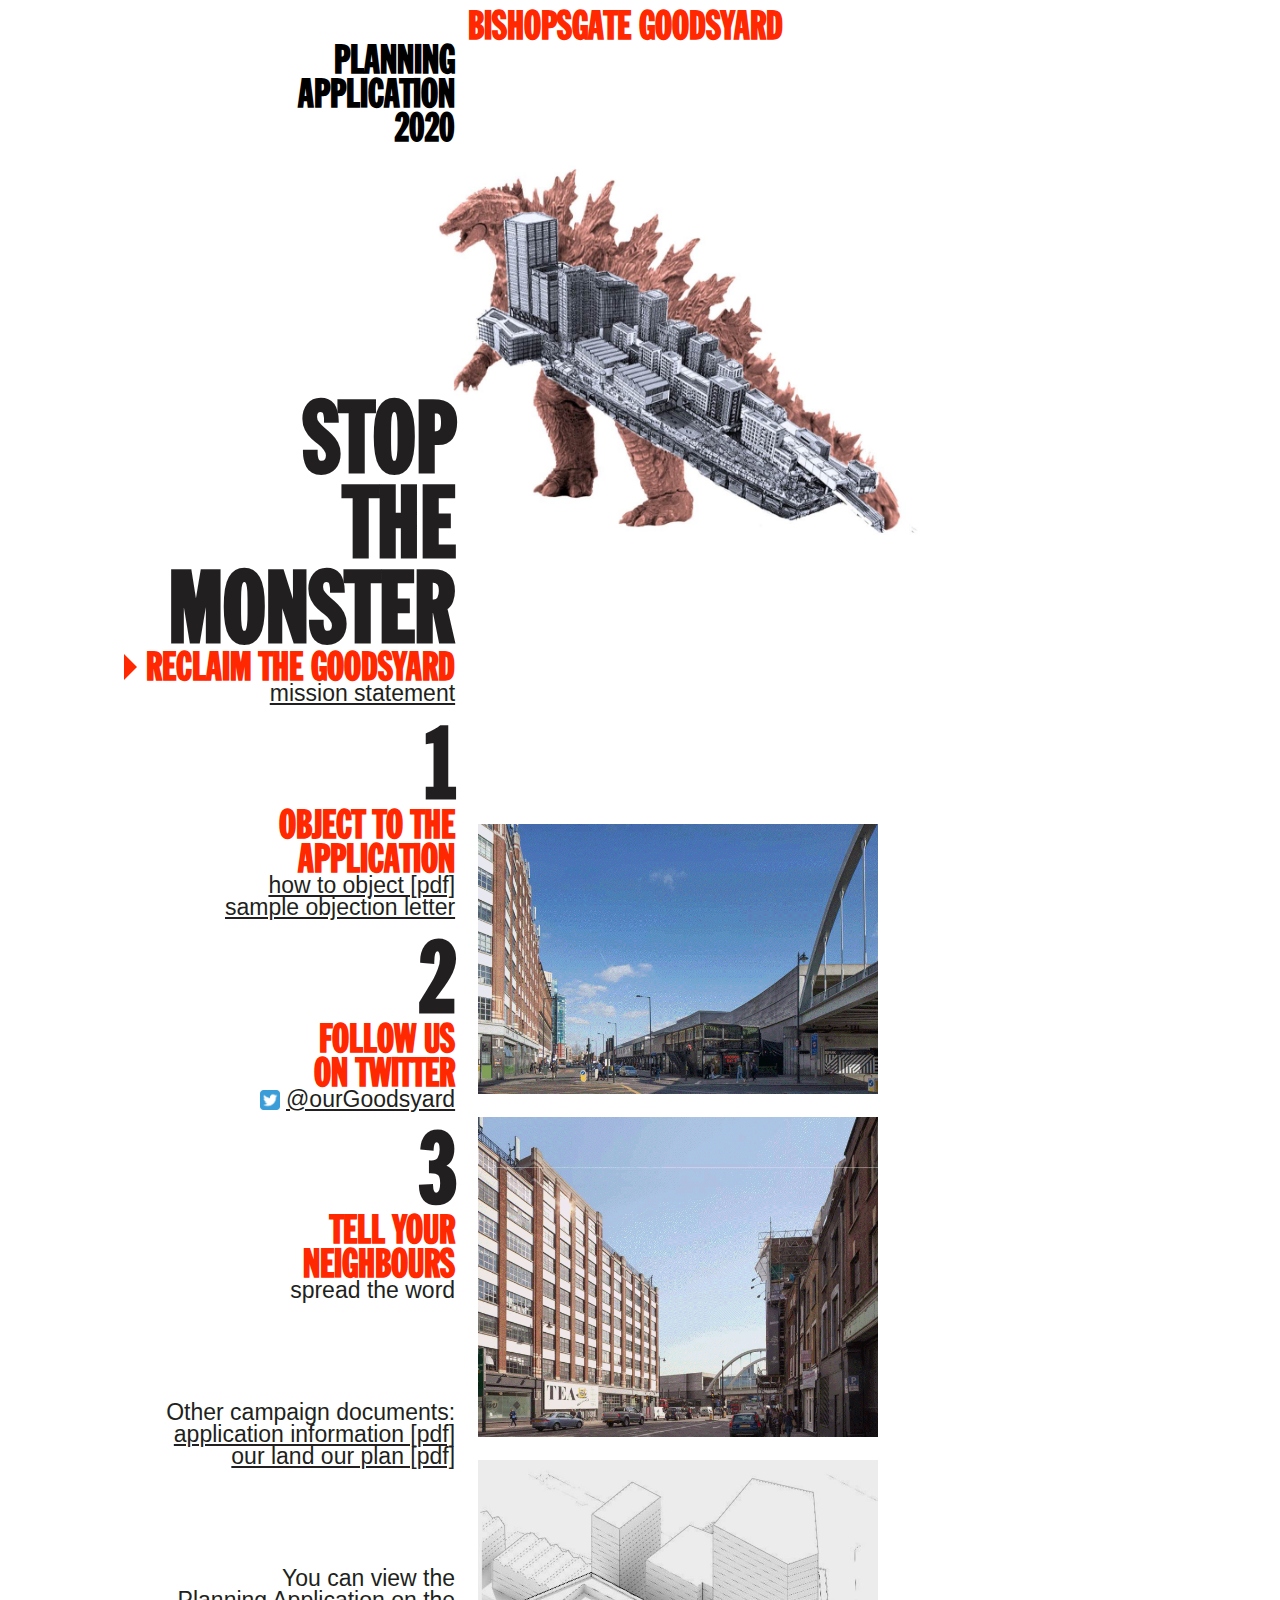
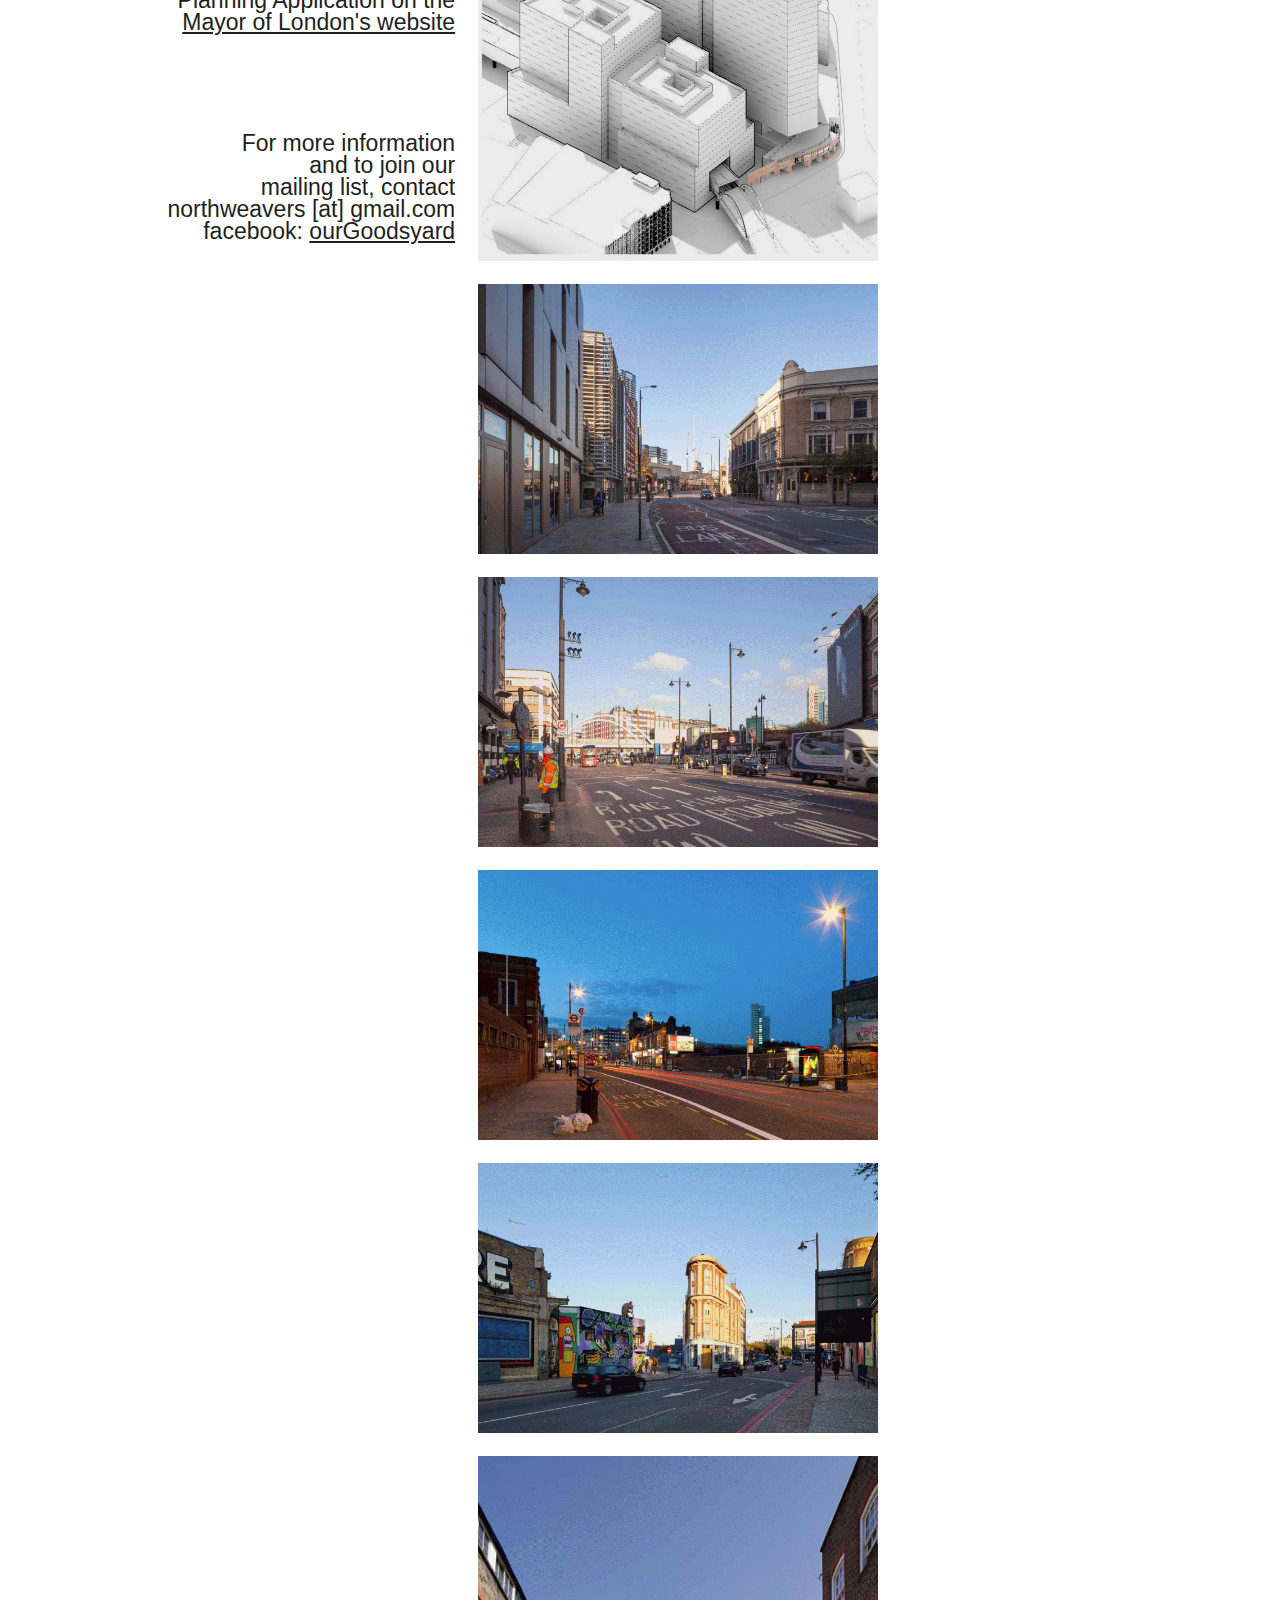
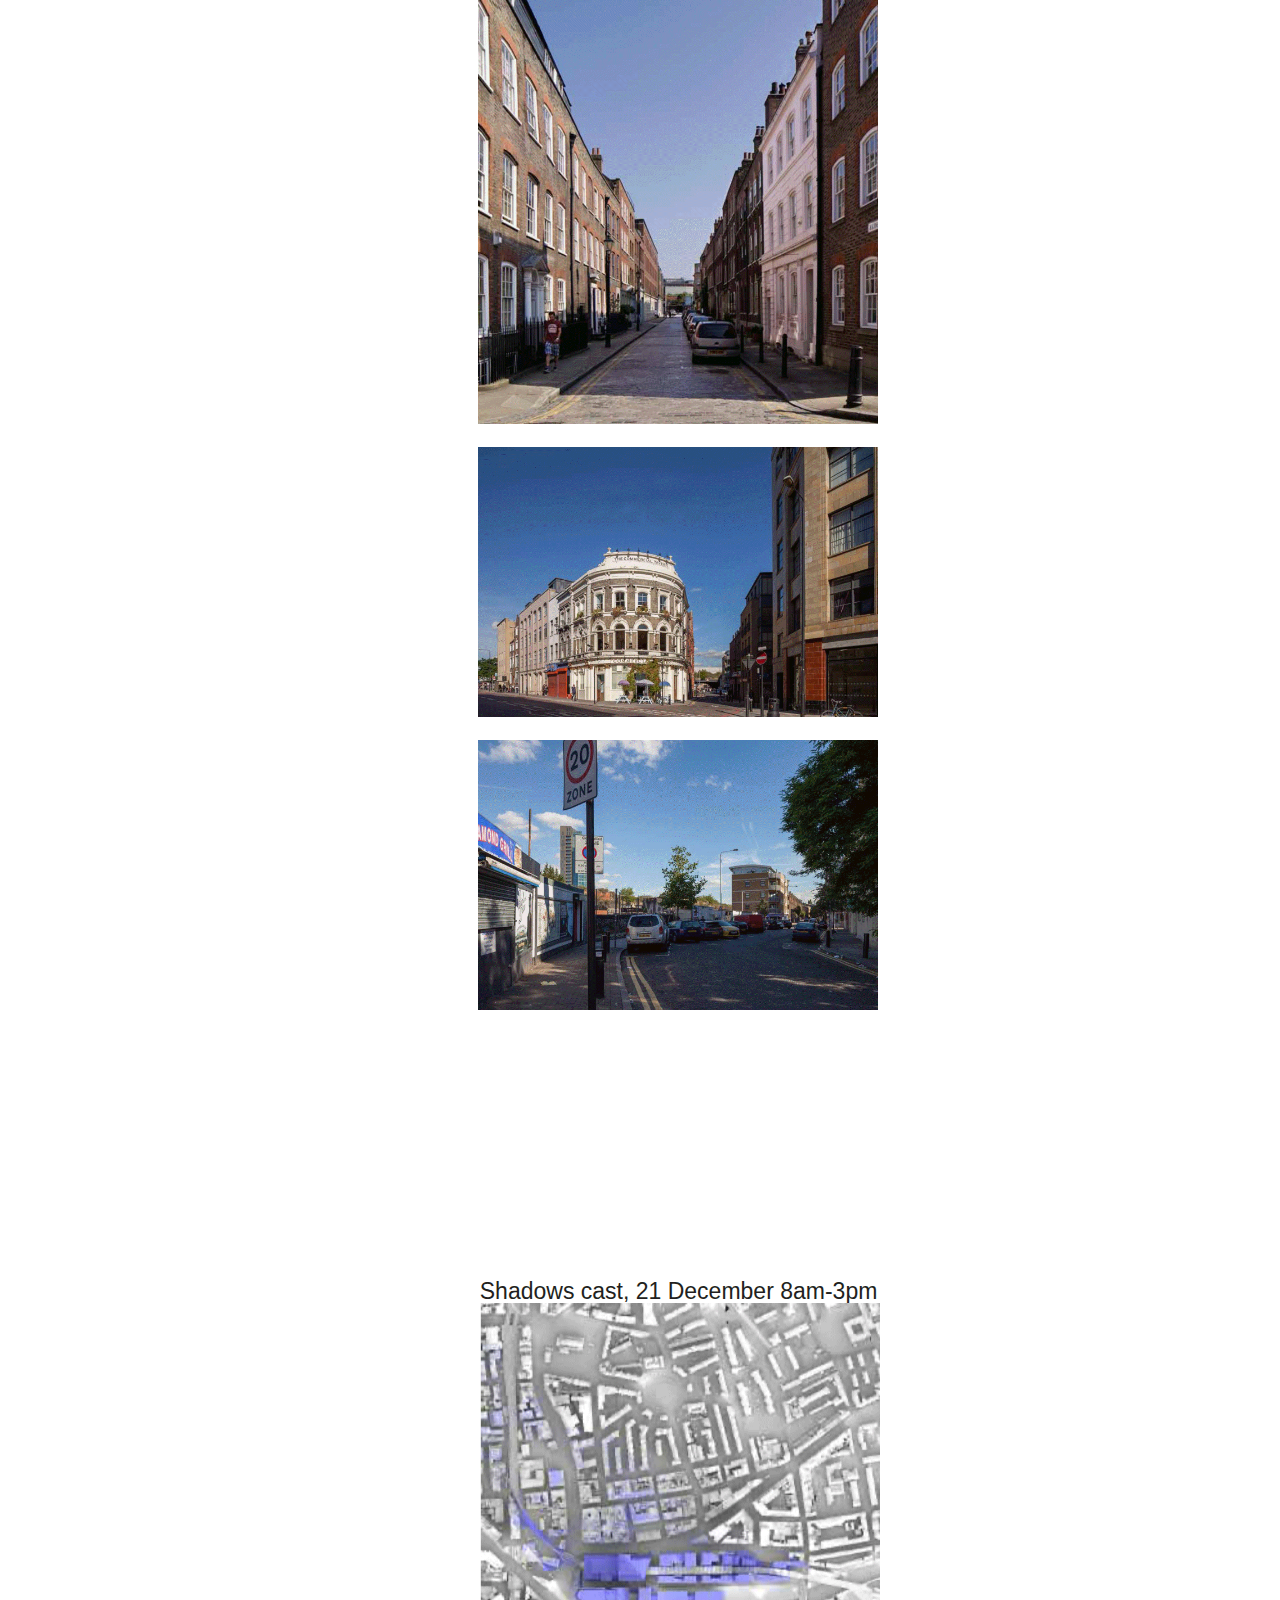
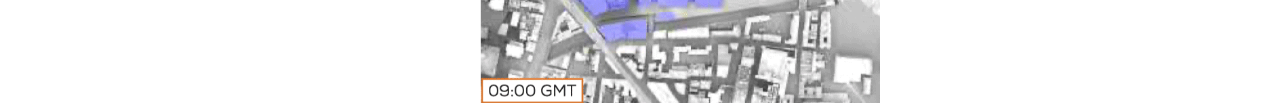
==== commit fd471784: "new files" ====
--- a/index.html
+++ b/index.html
@@ -76,17 +76,18 @@
 
      <h2>1</h2> <h3>OBJECT TO THE <br /> APPLICATION</h3>
       <span class="smaller"> <a href="http://www.goodsyard.org/pdf/howtoobject.pdf">how to object [pdf]</a></span>
+      <span class="smaller"> <a href="http://bit.ly/bgobject">sample objection letter</a></span>
 
 
      <h2>2</h2> <h3>FOLLOW US <br /> ON TWITTER</h3> <span class="smaller"><img style="vertical-align:middle" src="images/twitter-icon.png" width="20" height="20" alt="twitter-icon"> <a href="https://twitter.com/ourgoodsyard">@ourGoodsyard</a></span>
      <h2>3</h2>  <h3>TELL YOUR <br /> NEIGHBOURS</h3> <span class="smaller">spread the word</span>
 
     <p><span class="smaller">Other campaign documents:</span>
-    <span class="smaller"> <a href="http://www.goodsyard.org/pdf/haveyoursay.pdf">scheme information [pdf]</a></span>
+    <span class="smaller"> <a href="http://www.goodsyard.org/pdf/haveyoursay.pdf">application information [pdf]</a></span>
       <span class="smaller"> <a href="http://www.goodsyard.org/pdf/ourland.pdf">our land our plan [pdf]</a></span>
-          <p><span class="smaller">You can view the <br /> 2019 Planning Application <br /> documents on the <br /><a href="https://data.london.gov.uk/dataset/bishopsgate-goodsyard-october-2019-amended-submission">London Datastore</a> </span>
-
+          <p><span class="smaller">You can view the <br /> Planning Application on the  <br /><a href="https://www.london.gov.uk/what-we-do/planning/planning-applications-and-decisions/public-hearings/bishopsgate-goodsyard-public-hearing">Mayor of London's website</a> </span>
     <p> <span class="smaller">For more information <br />and to join our<br />mailing list, contact<br />  northweavers [at] gmail.com</span>
+    <spam class = "smaller">facebook: <a href="http://www.facebook.com/ourGoodsyard">ourGoodsyard</a>
    <p>&nbsp;</p>
 
     </div>
@@ -104,19 +105,25 @@
     </div>
       <div class="right_overlap_noinset" style="margin-top:700px; margin-right:-10px; ">
          <div class = "right_indented">
+<br /><img class = "gif" src="gif/large/3_063.gif" width="480" height="270" alt="bgr from shst">
+<br /><img class = "gif" src="gif/large/2_050.gif" width="568" height="320" alt="shst looking south">
+<br /> <img src="images/massing.jpg" width="400" height="401" alt="massing">
 
       <img class = "gif" src="gif/large/2_074.gif" width="480" height="270" alt="bethnalGreenRoad">
+       <br /><img class = "gif" src="gif/large/3_059.gif" width="480" height="270" alt="bethnalGreenRoad">
+ <br /><img class = "gif" src="gif/large/3_003.gif" width="480" height="270" alt="bethnalGreenRoad">
+ <br /><img class = "gif" src="gif/large/2_018.gif" width="480" height="270" alt="bethnalGreenRoad">
+<br /><img class = "gif" src="gif/large/2_110.gif" width="568" height="568" alt="bethnalGreenRoad">
 
-<br /><img class = "gif" src="gif/large/3_063.gif" width="480" height="270" alt="bethnalGreenRoad">
-<br /><img class = "gif" src="gif/large/2_018.gif" width="480" height="270" alt="bethnalGreenRoad">
-<br /><img class = "gif" src="gif/large/2_098.gif" width="480" height="270" alt="bethnalGreenRoad">
- <br /><img class = "gif" src="gif/large/3_059.gif" width="480" height="270" alt="bethnalGreenRoad">
-<br /><img class = "gif" src="gif/large/2_110.gif" width="568" height="320" alt="bethnalGreenRoad">
+      <br /><img class = "gif" src="gif/large/2_098.gif" width="480" height="270" alt="bethnalGreenRoad">
+
+
  <br /><img class = "gif" src="gif/large/3_047.gif" width="480" height="270" alt="bethnalGreenRoad">
- <br /><img class = "gif" src="gif/large/3_003.gif" width="480" height="270" alt="bethnalGreenRoad">
-<br /><img class = "gif" src="gif/large/2_050.gif" width="568" height="320" alt="bethnalGreenRoad">
 <br />  <iframe width="400" height="225" src="https://www.youtube.com/embed/9dNAM_utwdk" frameborder="0" allow="accelerometer; autoplay; encrypted-media; gyroscope; picture-in-picture" allowfullscreen></iframe>
-<br /> <img src="images/massing.jpg" width="400" height="401" alt="massing">
+<br /><span class="smaller">Shadows cast, 21 December 8am-3pm<span>
+              <br /><img class = "gif" src="gif/light.590.gif" width="400" height="400" alt="light">
+
+        
         </div>	
   </div>	
 
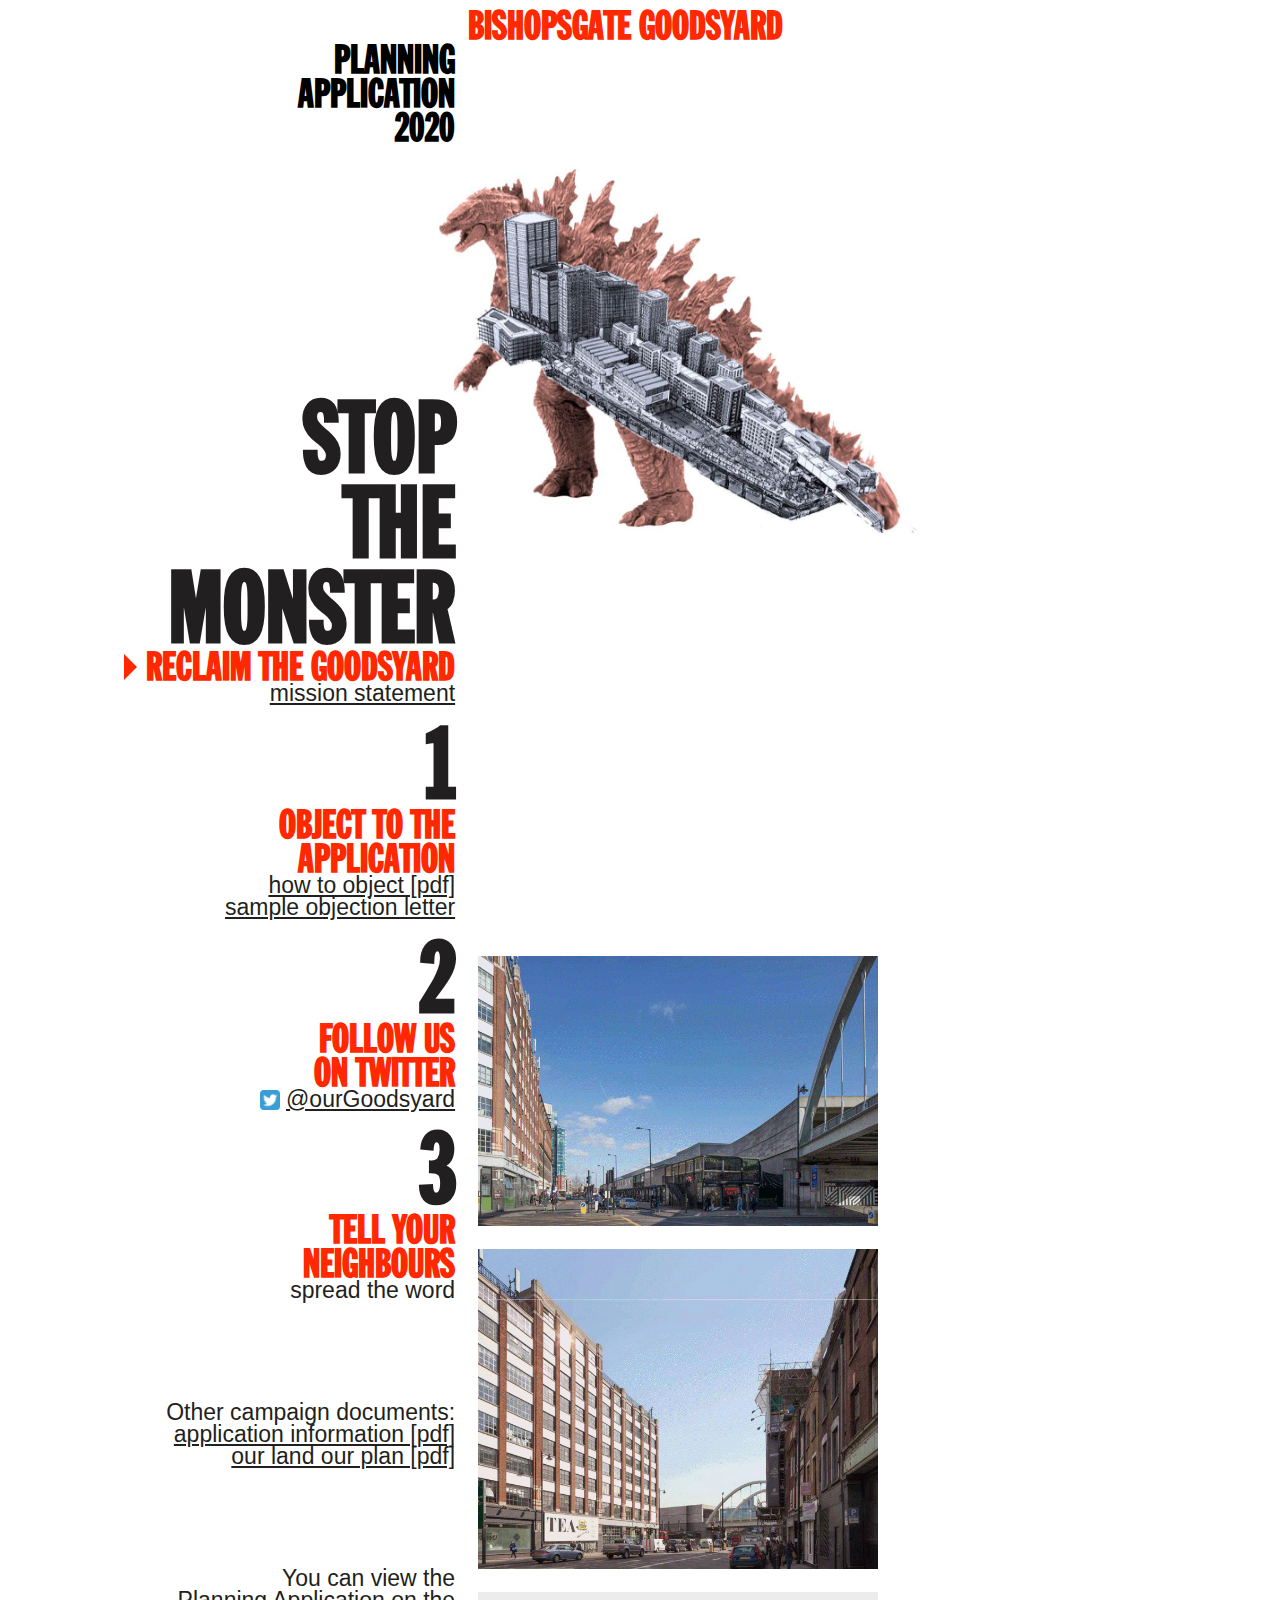
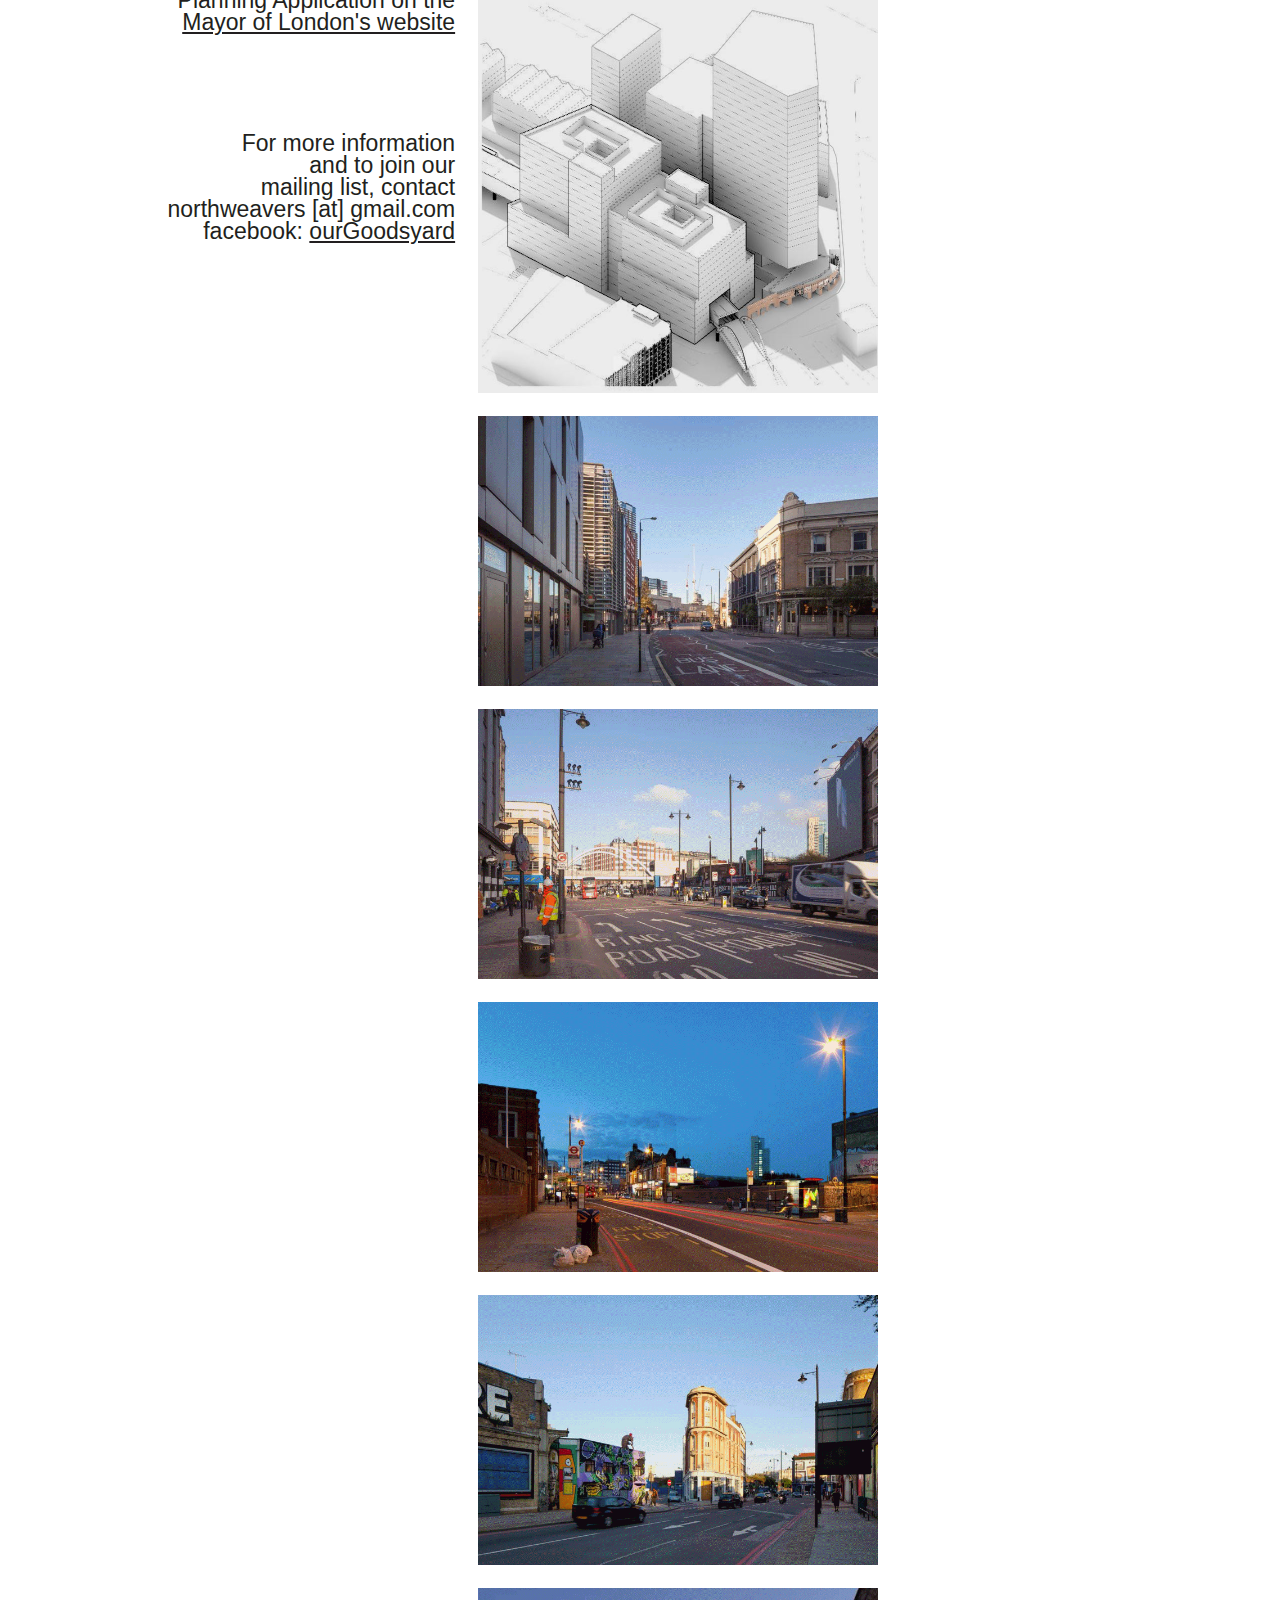
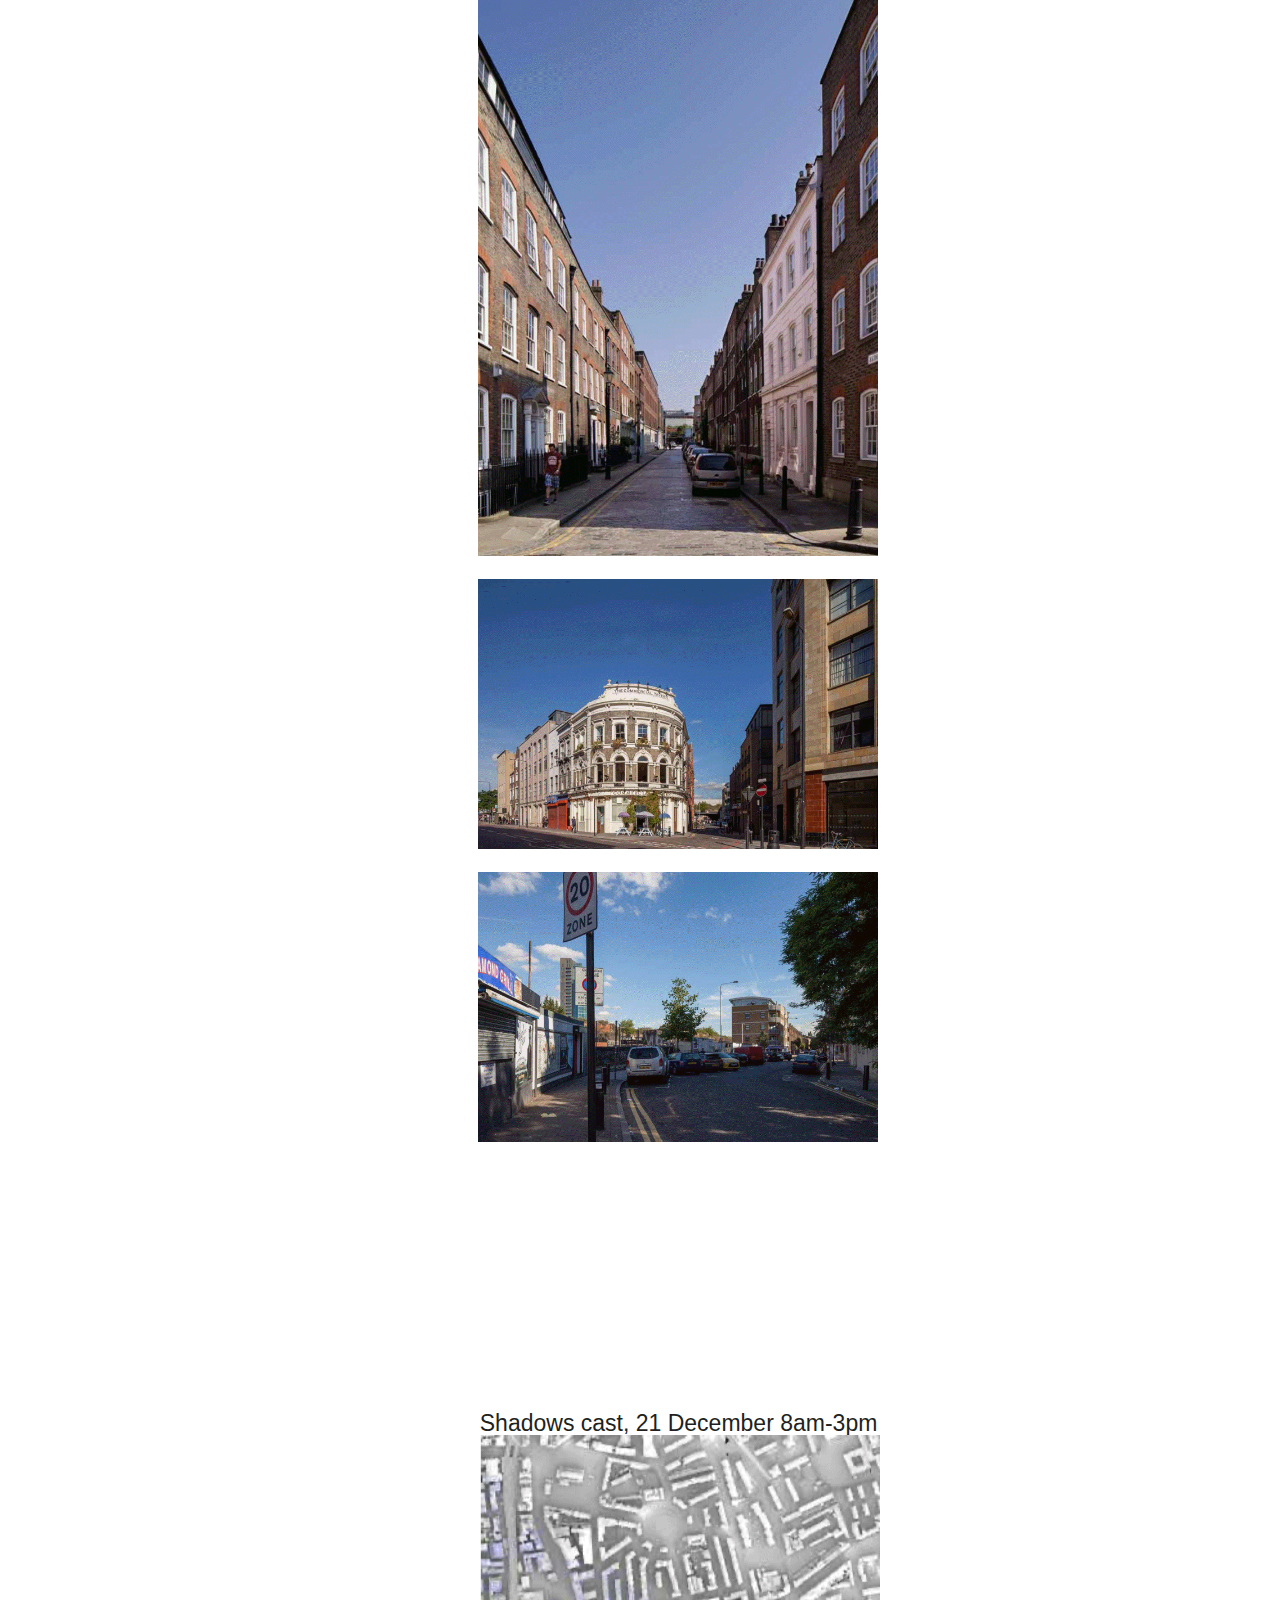
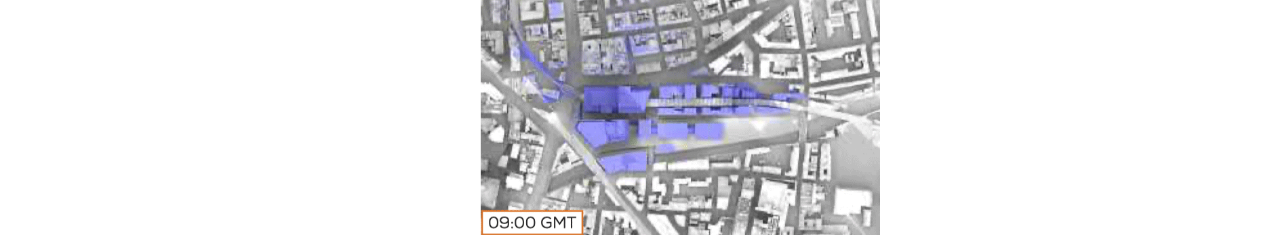
==== commit cd173be4: "added objection letter and animation video" ====
--- a/index.html
+++ b/index.html
@@ -105,6 +105,8 @@
     </div>
       <div class="right_overlap_noinset" style="margin-top:700px; margin-right:-10px; ">
          <div class = "right_indented">
+         <iframe width="400" height="225" src="https://www.youtube.com/embed/ye1Ms69tpRk" frameborder="0" allow="accelerometer; autoplay; clipboard-write; encrypted-media; gyroscope; picture-in-picture" allowfullscreen></iframe>
+         
 <br /><img class = "gif" src="gif/large/3_063.gif" width="480" height="270" alt="bgr from shst">
 <br /><img class = "gif" src="gif/large/2_050.gif" width="568" height="320" alt="shst looking south">
 <br /> <img src="images/massing.jpg" width="400" height="401" alt="massing">
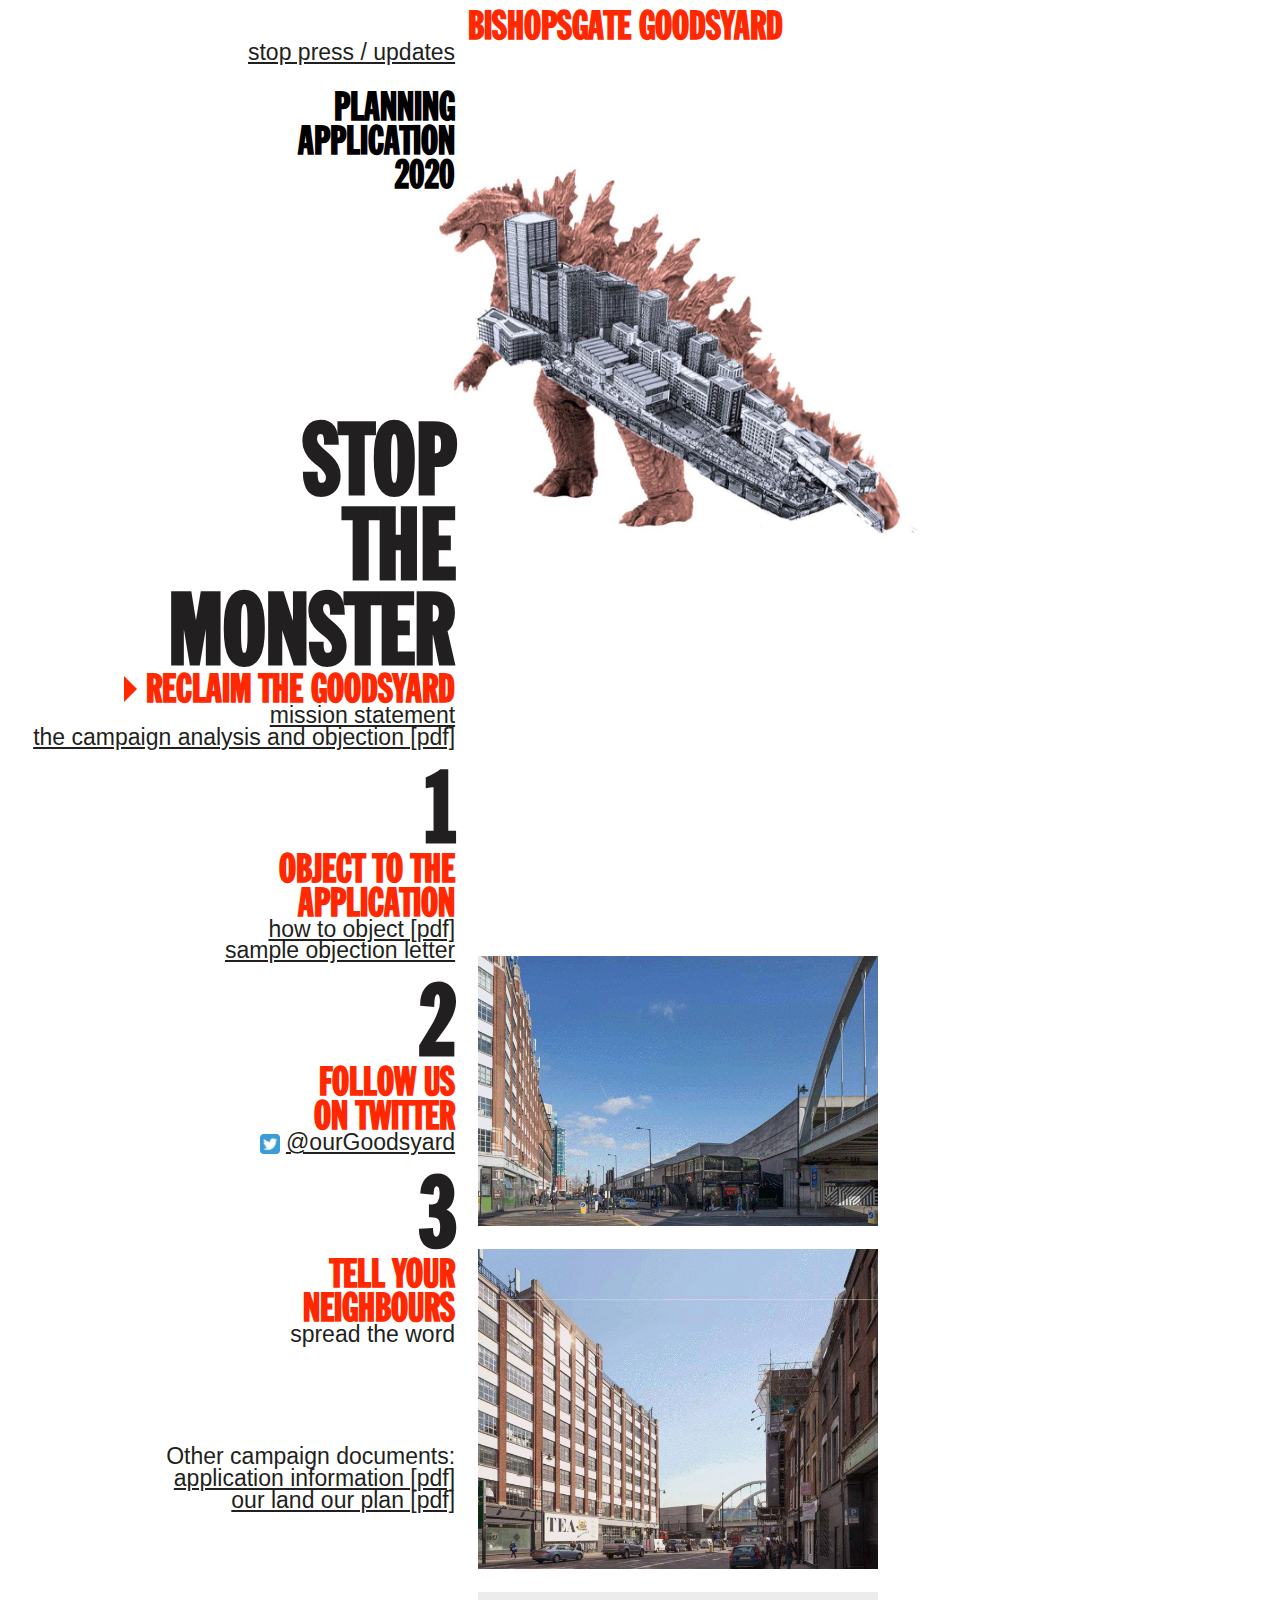
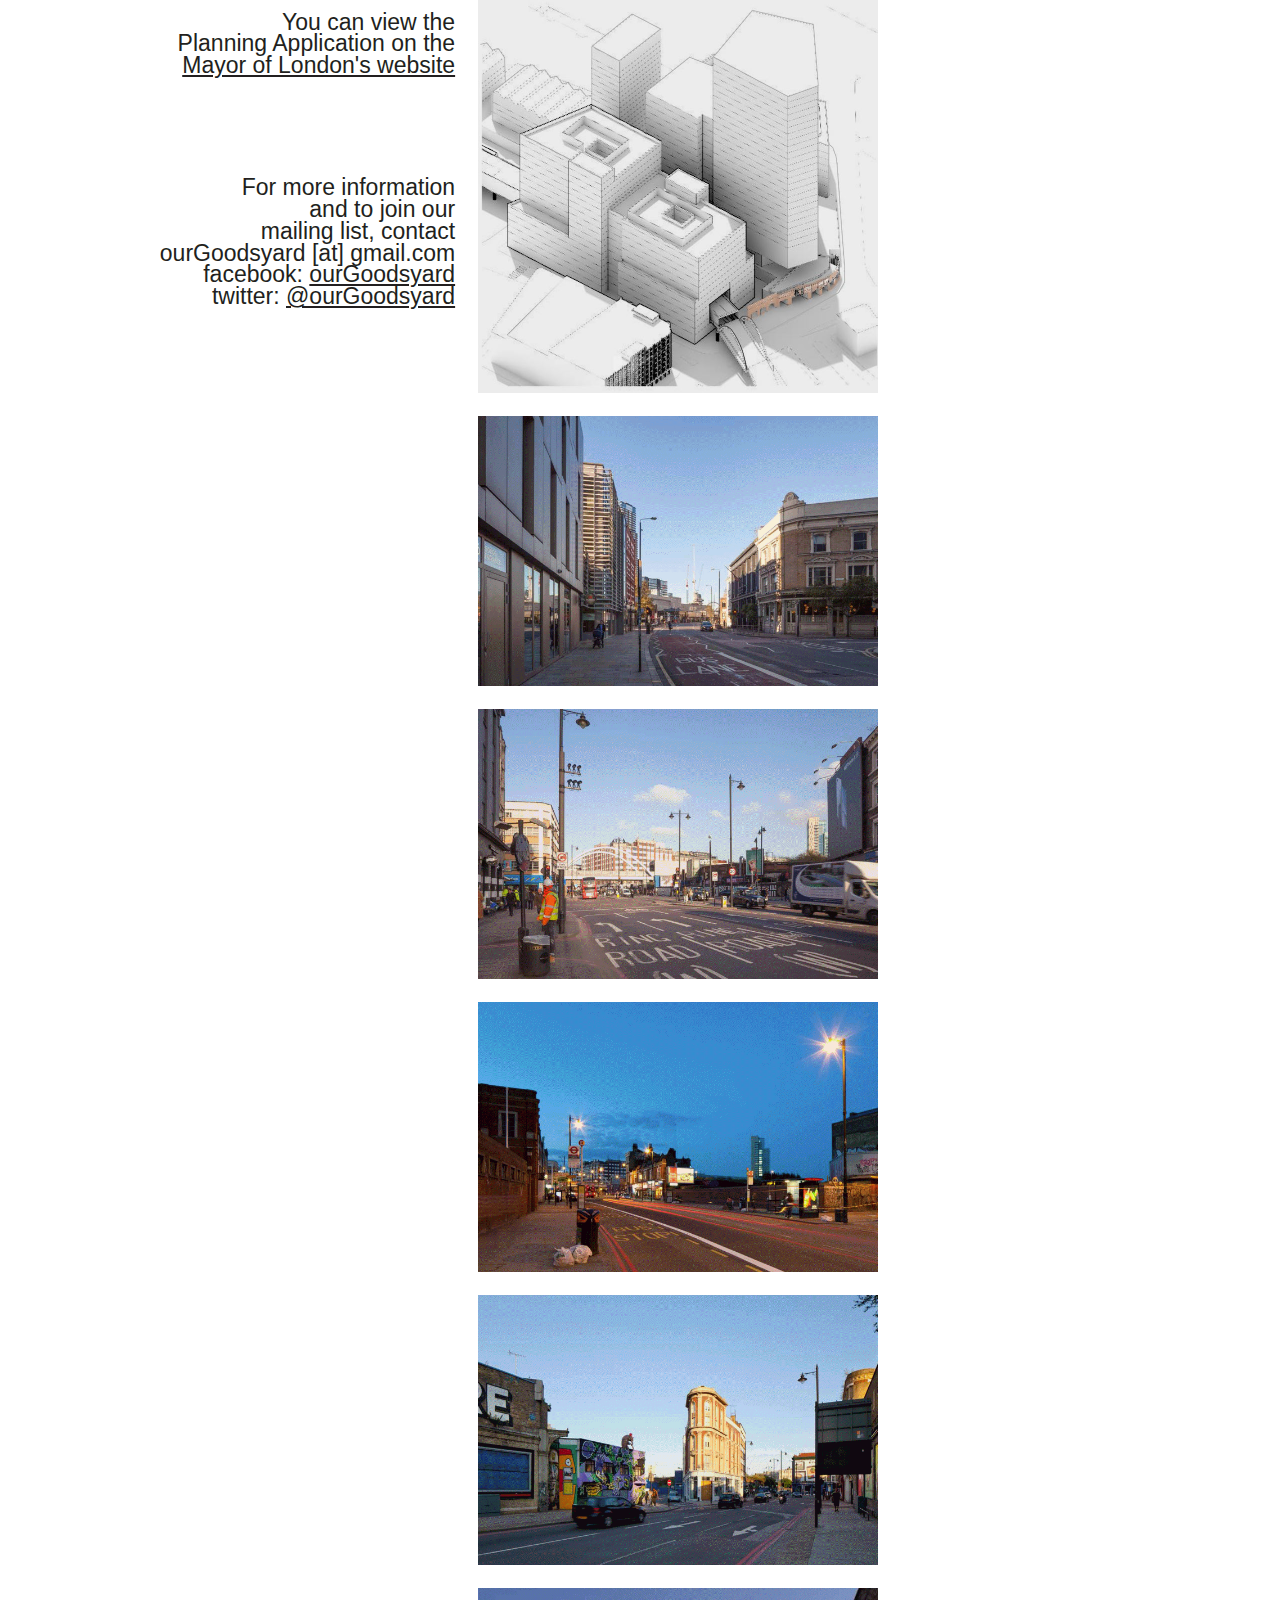
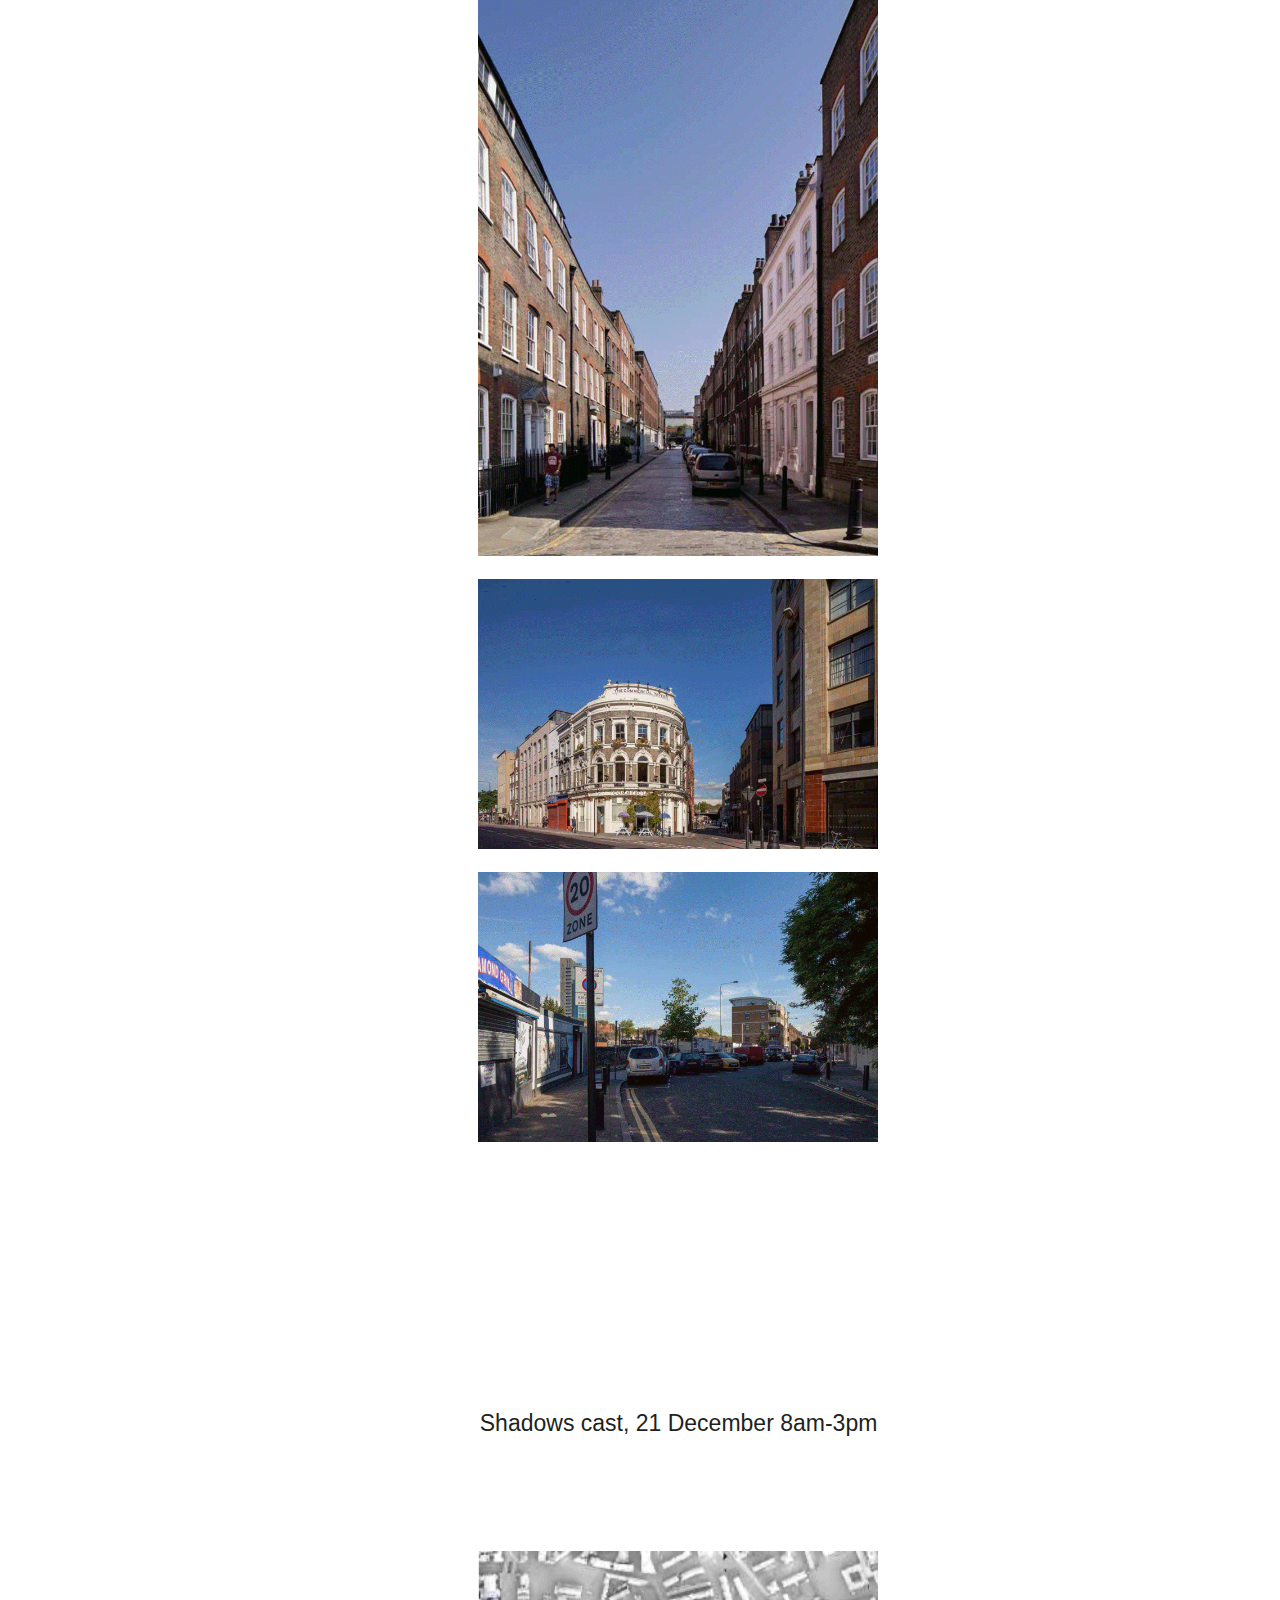
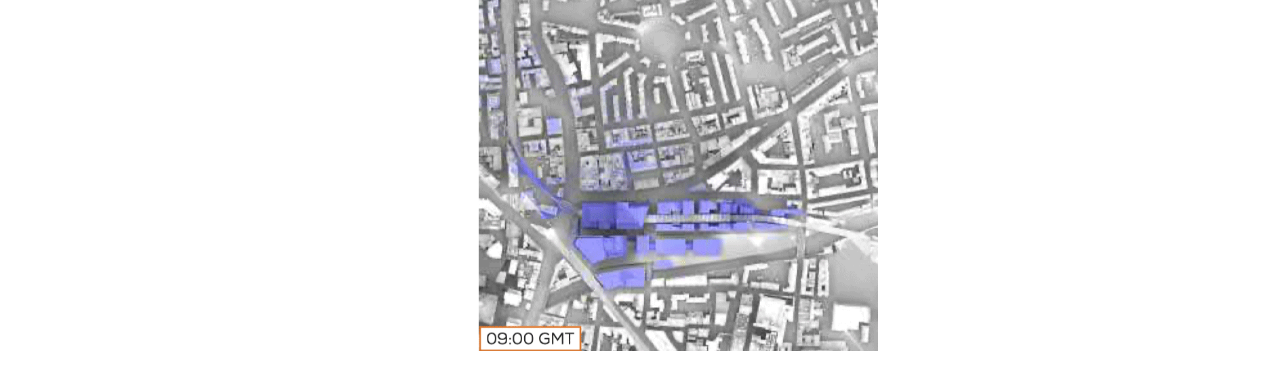
==== commit 4ed9a37b: "stop press" ====
--- a/index.html
+++ b/index.html
@@ -39,7 +39,7 @@
 /* 
     .d:before {
       background:url('font/tri.svg');  
-      width:20px;
+	  width:20px;
       height:20px;
       display:block;
       content:" "; 
@@ -62,7 +62,13 @@
 
     <div id="left_overlap">
      <h3>&nbsp;</h3>
+     <span class="smaller"> <a href="https://docs.google.com/document/d/1fGPIXbjR7y99tRREyG88M43-fzc71mrl-lkVZ-yvQVc/edit">stop press /  updates</a> </span >
+      <div id="small_spacer">&nbsp;</div>
+
+ 
+          
       <h3 class="black" >PLANNING<br /> APPLICATION<br />2020<br /></h3>
+       
       <div id="monster_spacer">&nbsp;</div>
       <h1 class="stop_small">STOP THE MONSTER</h1>
      <h1 class="stop_big">STOP<br />THE<br />MONSTER</h1>
@@ -71,6 +77,7 @@
           <img src="font/right_arrow_red.svg" width = "15" height = "26" alt="">
   RECLAIM THE GOODSYARD
   </h3></a><a href = "reclaim.html"><span class="smaller">mission statement</span></a>
+      <span class="smaller"> <a href="http://goodsyard.org/pdf/bgy_representation.pdf">the campaign analysis and objection [pdf]</a></span>
 
 
 
@@ -86,8 +93,10 @@
     <span class="smaller"> <a href="http://www.goodsyard.org/pdf/haveyoursay.pdf">application information [pdf]</a></span>
       <span class="smaller"> <a href="http://www.goodsyard.org/pdf/ourland.pdf">our land our plan [pdf]</a></span>
           <p><span class="smaller">You can view the <br /> Planning Application on the  <br /><a href="https://www.london.gov.uk/what-we-do/planning/planning-applications-and-decisions/public-hearings/bishopsgate-goodsyard-public-hearing">Mayor of London's website</a> </span>
-    <p> <span class="smaller">For more information <br />and to join our<br />mailing list, contact<br />  northweavers [at] gmail.com</span>
-    <spam class = "smaller">facebook: <a href="http://www.facebook.com/ourGoodsyard">ourGoodsyard</a>
+    <p> <span class="smaller">For more information <br />and to join our<br />mailing list, contact<br />  ourGoodsyard [at] gmail.com</span>
+    <span class = "smaller">facebook: <a href="http://www.facebook.com/ourGoodsyard">ourGoodsyard</a></span>
+        <span class = "smaller">twitter: <a href="http://www.twitter.com/ourGoodsyard">@ourGoodsyard</a></span>
+
    <p>&nbsp;</p>
 
     </div>
@@ -96,6 +105,7 @@
        <div class = "right_indented">
 
           <h3>BISHOPSGATE GOODSYARD</h3>
+         
           </div>
         </div>
     <div class="right_overlap">
@@ -122,7 +132,7 @@
 
  <br /><img class = "gif" src="gif/large/3_047.gif" width="480" height="270" alt="bethnalGreenRoad">
 <br />  <iframe width="400" height="225" src="https://www.youtube.com/embed/9dNAM_utwdk" frameborder="0" allow="accelerometer; autoplay; encrypted-media; gyroscope; picture-in-picture" allowfullscreen></iframe>
-<br /><span class="smaller">Shadows cast, 21 December 8am-3pm<span>
+<br /><span class="smaller">Shadows cast, 21 December 8am-3pm</span>
               <br /><img class = "gif" src="gif/light.590.gif" width="400" height="400" alt="light">
 
         
--- a/_style.css
+++ b/_style.css
@@ -106,11 +106,17 @@
       width: calc(66% + 20px);
       height: 100vh;
     }
+    
+     #small_spacer{
+      display: block;
+      clear: both;
+      height: 25px;
+    }
 
     #monster_spacer{
       display: block;
       clear: both;
-      height: 250px;
+      height: 225px;
     }
     #monster_spacer2{
       display: block;
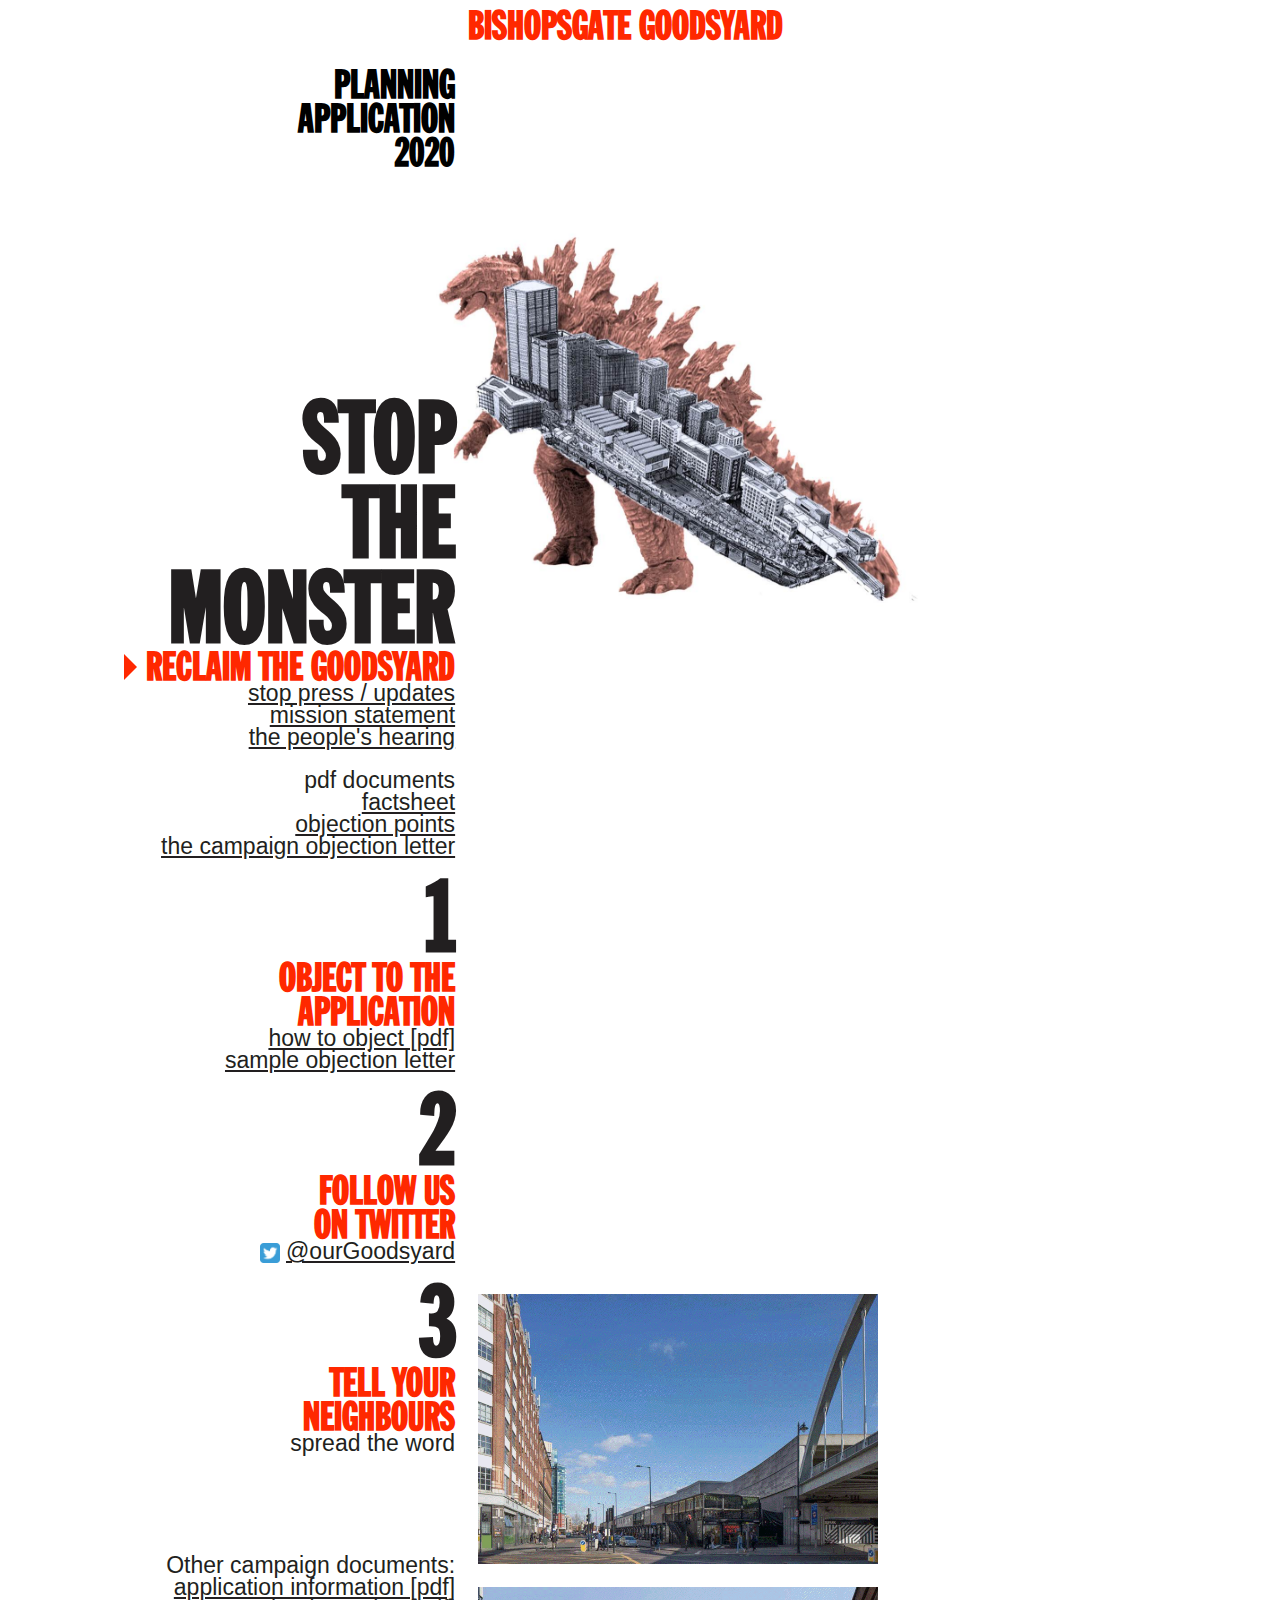
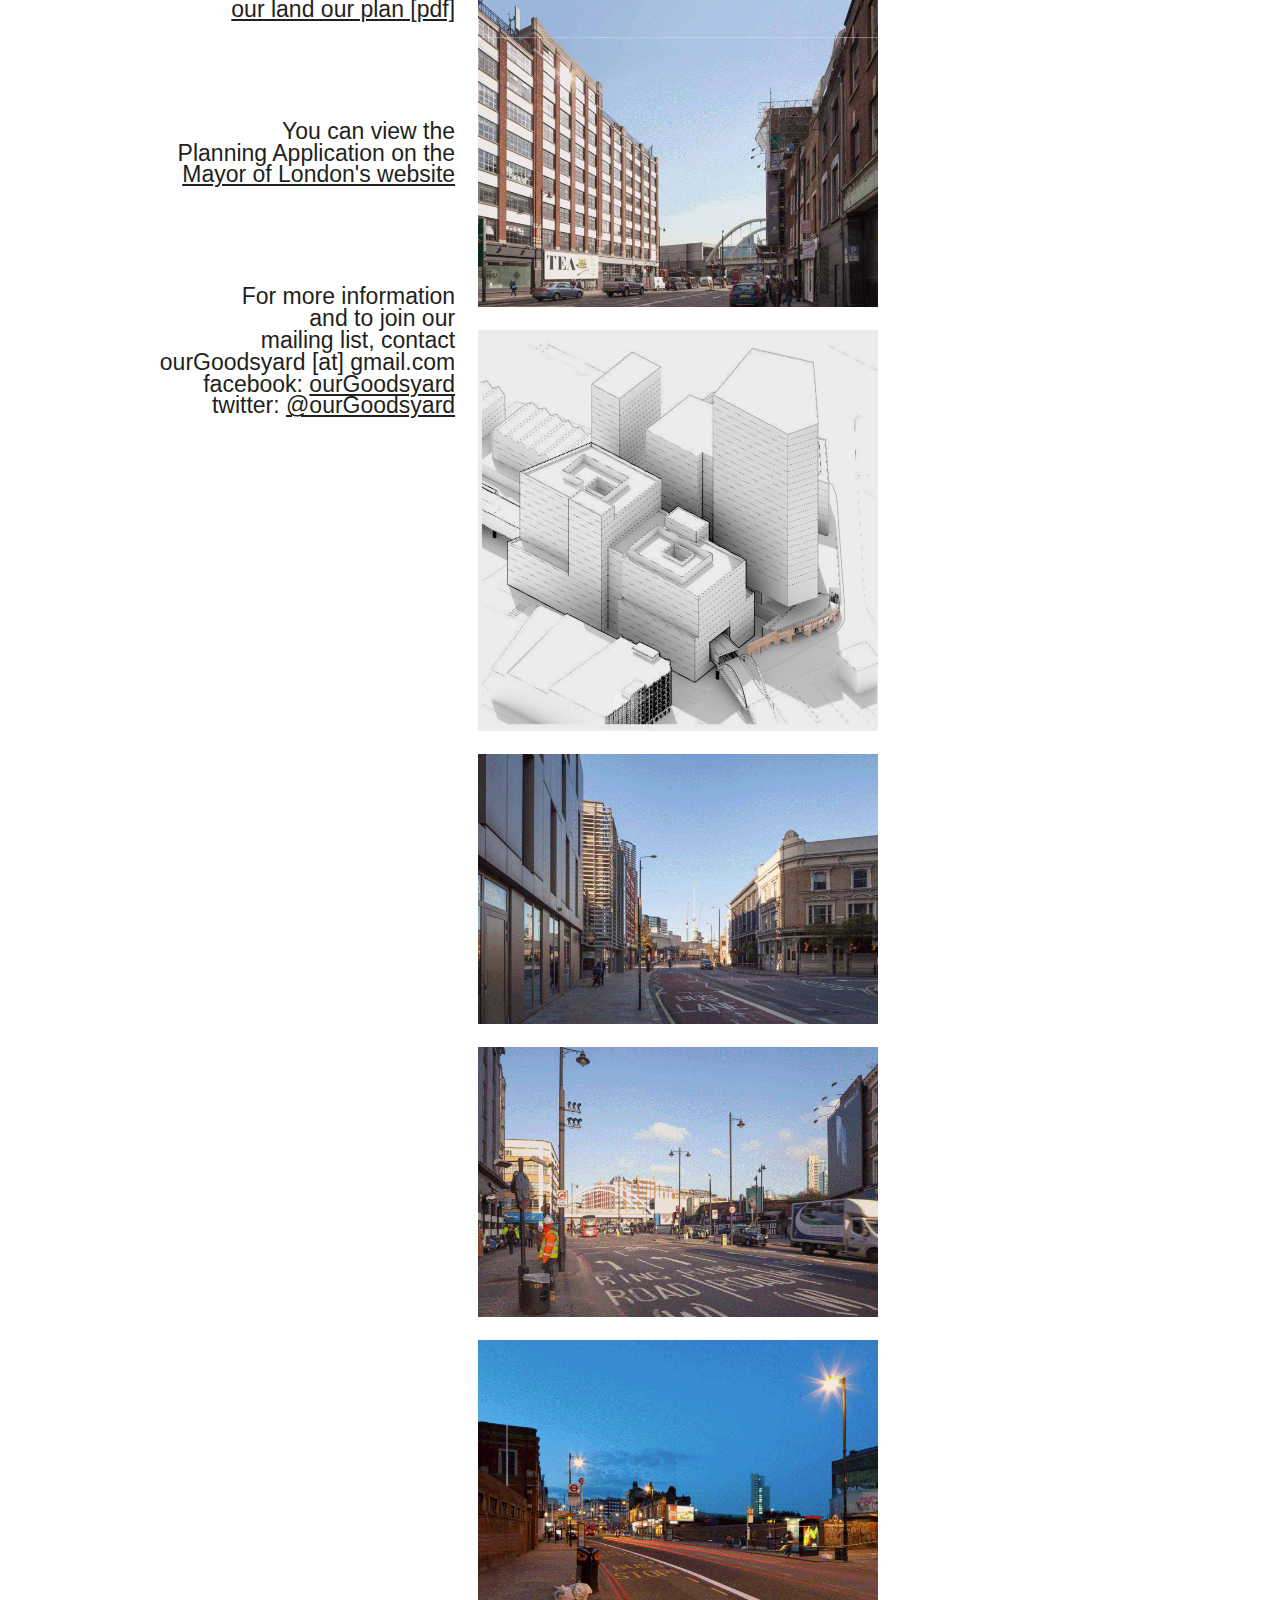
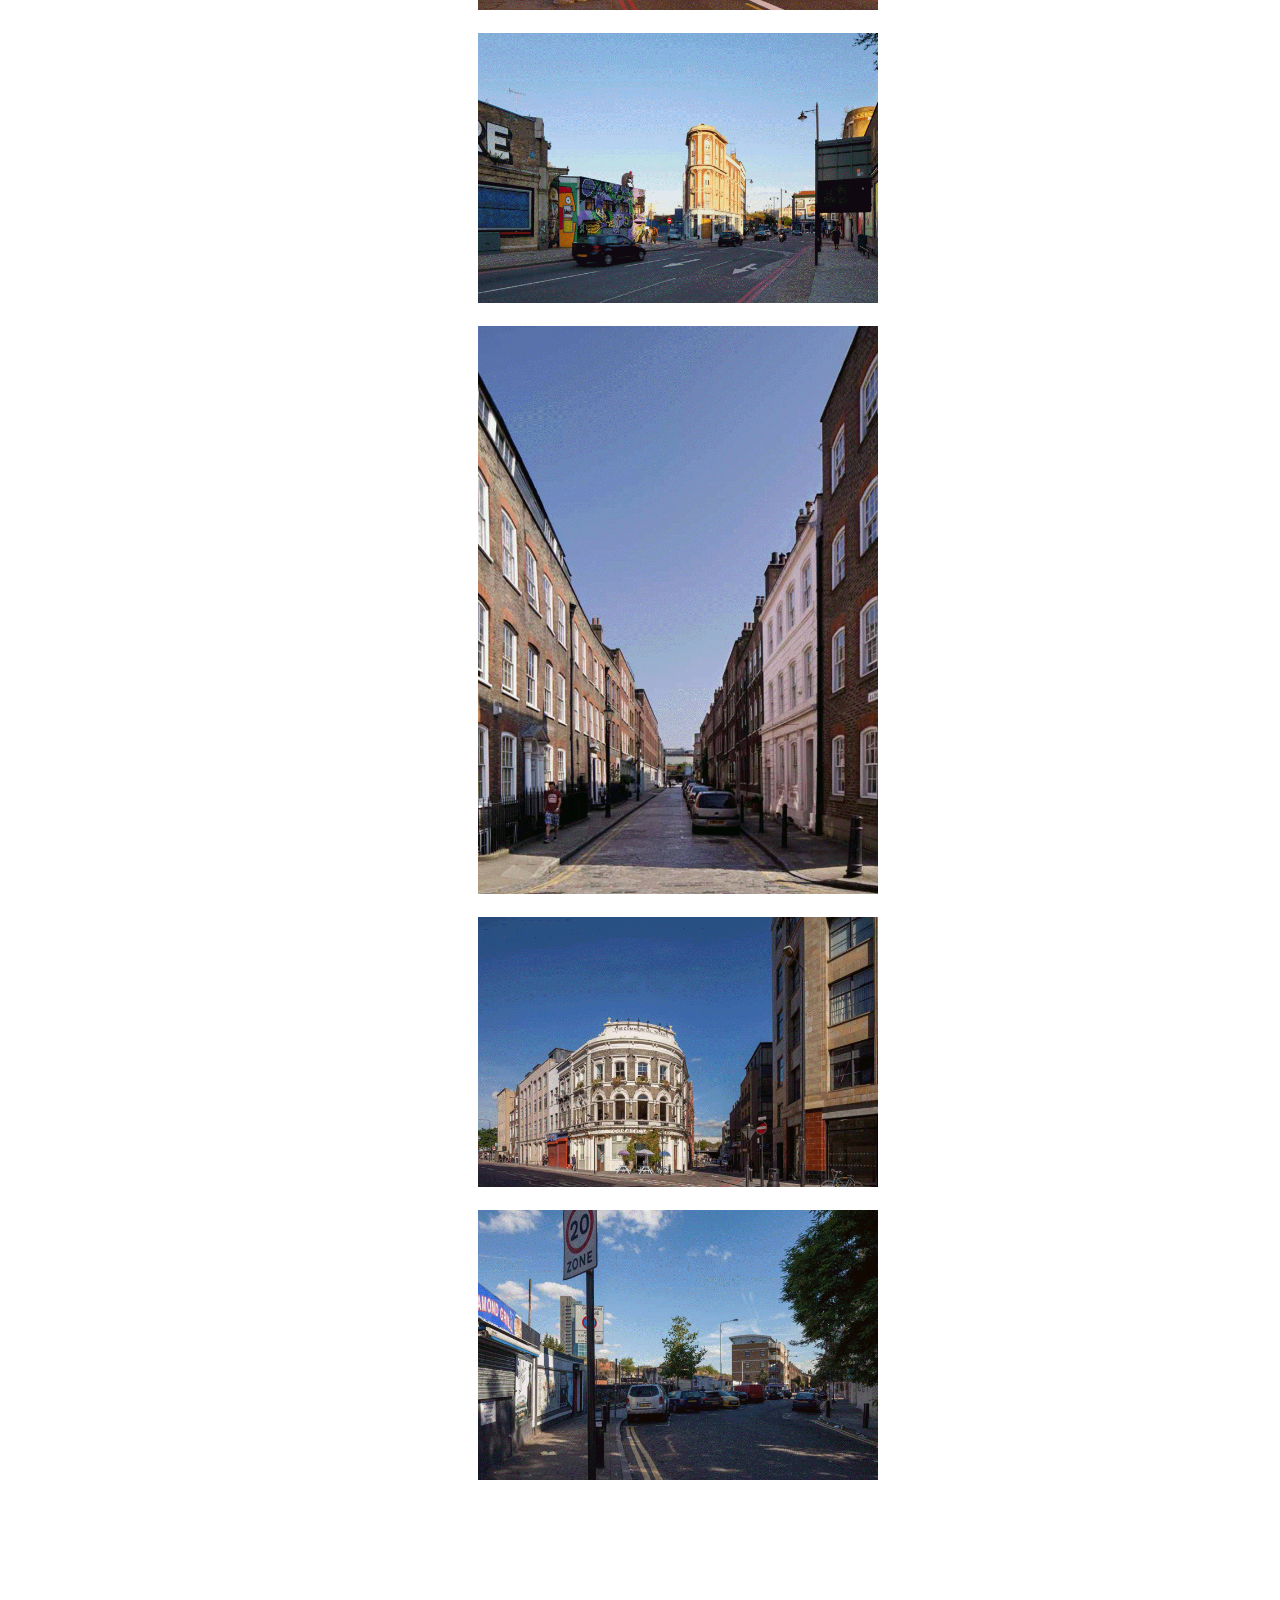
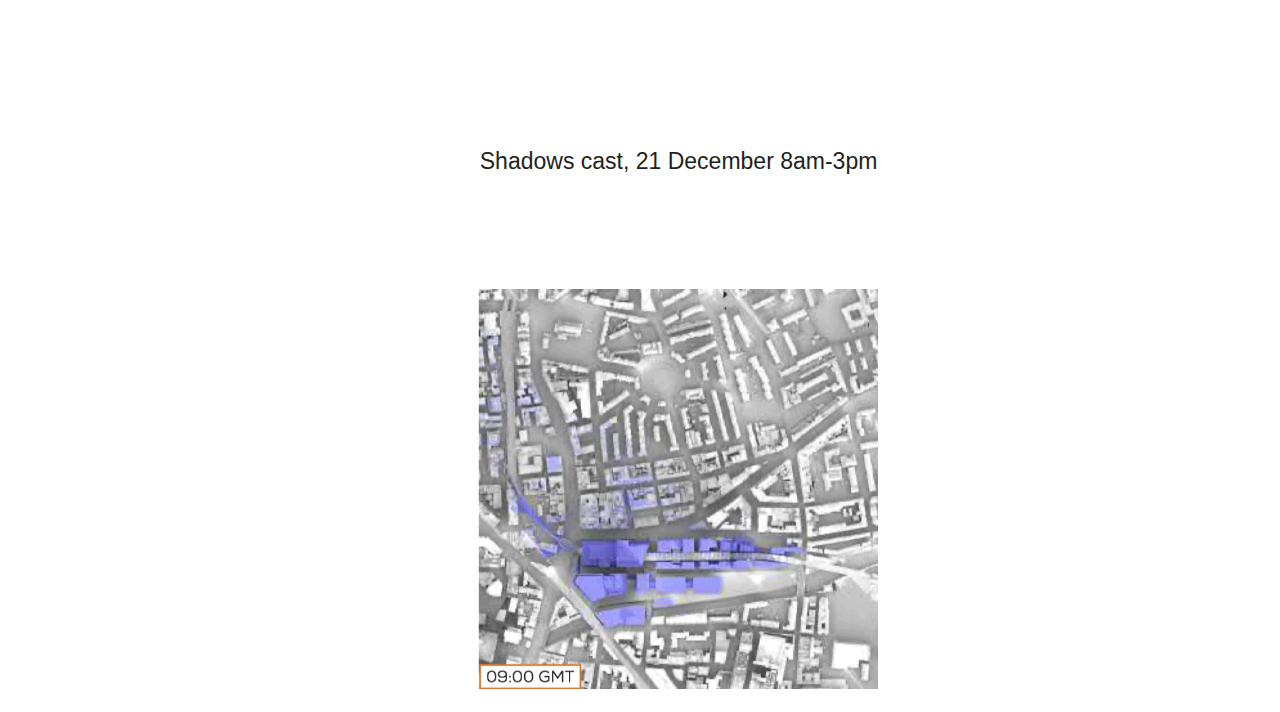
==== commit 2c5ab442: "uncommitted cleanup" ====
--- a/index.html
+++ b/index.html
@@ -62,9 +62,8 @@
 
     <div id="left_overlap">
      <h3>&nbsp;</h3>
-     <span class="smaller"> <a href="https://docs.google.com/document/d/1fGPIXbjR7y99tRREyG88M43-fzc71mrl-lkVZ-yvQVc/edit">stop press /  updates</a> </span >
+    
       <div id="small_spacer">&nbsp;</div>
-
  
           
       <h3 class="black" >PLANNING<br /> APPLICATION<br />2020<br /></h3>
@@ -76,8 +75,20 @@
           <h3>
           <img src="font/right_arrow_red.svg" width = "15" height = "26" alt="">
   RECLAIM THE GOODSYARD
-  </h3></a><a href = "reclaim.html"><span class="smaller">mission statement</span></a>
-      <span class="smaller"> <a href="http://goodsyard.org/pdf/bgy_representation.pdf">the campaign analysis and objection [pdf]</a></span>
+  </h3></a>
+   <span class="smaller"> <a href="https://docs.google.com/document/d/1fGPIXbjR7y99tRREyG88M43-fzc71mrl-lkVZ-yvQVc/edit">stop press /  updates</a> </span >
+             <span class="smaller"><a href = "reclaim.html">mission statement</a></span>
+             <span class="smaller"><a href = "hearing.html">the people's hearing</a></span>
+
+          <span class="smaller"> <br /></span>
+            
+          <span class="smaller">pdf documents</span>
+          
+
+          <span class="smaller"> <a href="pdf/factsheet.pdf">factsheet</a> </span >
+          <span class="smaller"> <a href="pdf/objections.pdf">objection points</a> </span >
+           <span class="smaller"> <a href="http://goodsyard.org/pdf/bgy_representation.pdf">the campaign objection letter</a></span>
+     
 
 
 
@@ -109,19 +120,20 @@
           </div>
         </div>
     <div class="right_overlap">
-     <h3>&nbsp;<br />&nbsp;<br />&nbsp;<br />&nbsp;</h3>
+     <h3>&nbsp;<br />&nbsp;<br />&nbsp;<br />&nbsp;<br />&nbsp;<br />&nbsp;</h3>
       <img class = "underlay" src="images/godzilla.jpg" width="500" height="430" alt="godzilla">
 
     </div>
       <div class="right_overlap_noinset" style="margin-top:700px; margin-right:-10px; ">
          <div class = "right_indented">
-         <iframe width="400" height="225" src="https://www.youtube.com/embed/ye1Ms69tpRk" frameborder="0" allow="accelerometer; autoplay; clipboard-write; encrypted-media; gyroscope; picture-in-picture" allowfullscreen></iframe>
+         <iframe width="560" height="315" src="https://www.youtube.com/embed/DeosTVlD8Zs" frameborder="0" allow="accelerometer; autoplay; clipboard-write; encrypted-media; gyroscope; picture-in-picture" allowfullscreen></iframe>
+        <br /> <iframe width="400" height="225" src="https://www.youtube.com/embed/ye1Ms69tpRk" frameborder="0" allow="accelerometer; autoplay; clipboard-write; encrypted-media; gyroscope; picture-in-picture" allowfullscreen></iframe>
          
 <br /><img class = "gif" src="gif/large/3_063.gif" width="480" height="270" alt="bgr from shst">
 <br /><img class = "gif" src="gif/large/2_050.gif" width="568" height="320" alt="shst looking south">
 <br /> <img src="images/massing.jpg" width="400" height="401" alt="massing">
 
-      <img class = "gif" src="gif/large/2_074.gif" width="480" height="270" alt="bethnalGreenRoad">
+   <br />   <img class = "gif" src="gif/large/2_074.gif" width="480" height="270" alt="bethnalGreenRoad">
        <br /><img class = "gif" src="gif/large/3_059.gif" width="480" height="270" alt="bethnalGreenRoad">
  <br /><img class = "gif" src="gif/large/3_003.gif" width="480" height="270" alt="bethnalGreenRoad">
  <br /><img class = "gif" src="gif/large/2_018.gif" width="480" height="270" alt="bethnalGreenRoad">
--- a/_style.css
+++ b/_style.css
@@ -49,6 +49,19 @@
       margin: 0;
       padding: 0;
     }
+    
+     h4{
+      font-size: 20%;
+      line-height: 85%;
+
+      color: rgb(255,40,0);
+      margin: 0;
+      padding: 0;
+    }
+    
+    h4.black {
+      color: black;
+    }
 
    h3.black{
       color: black;
